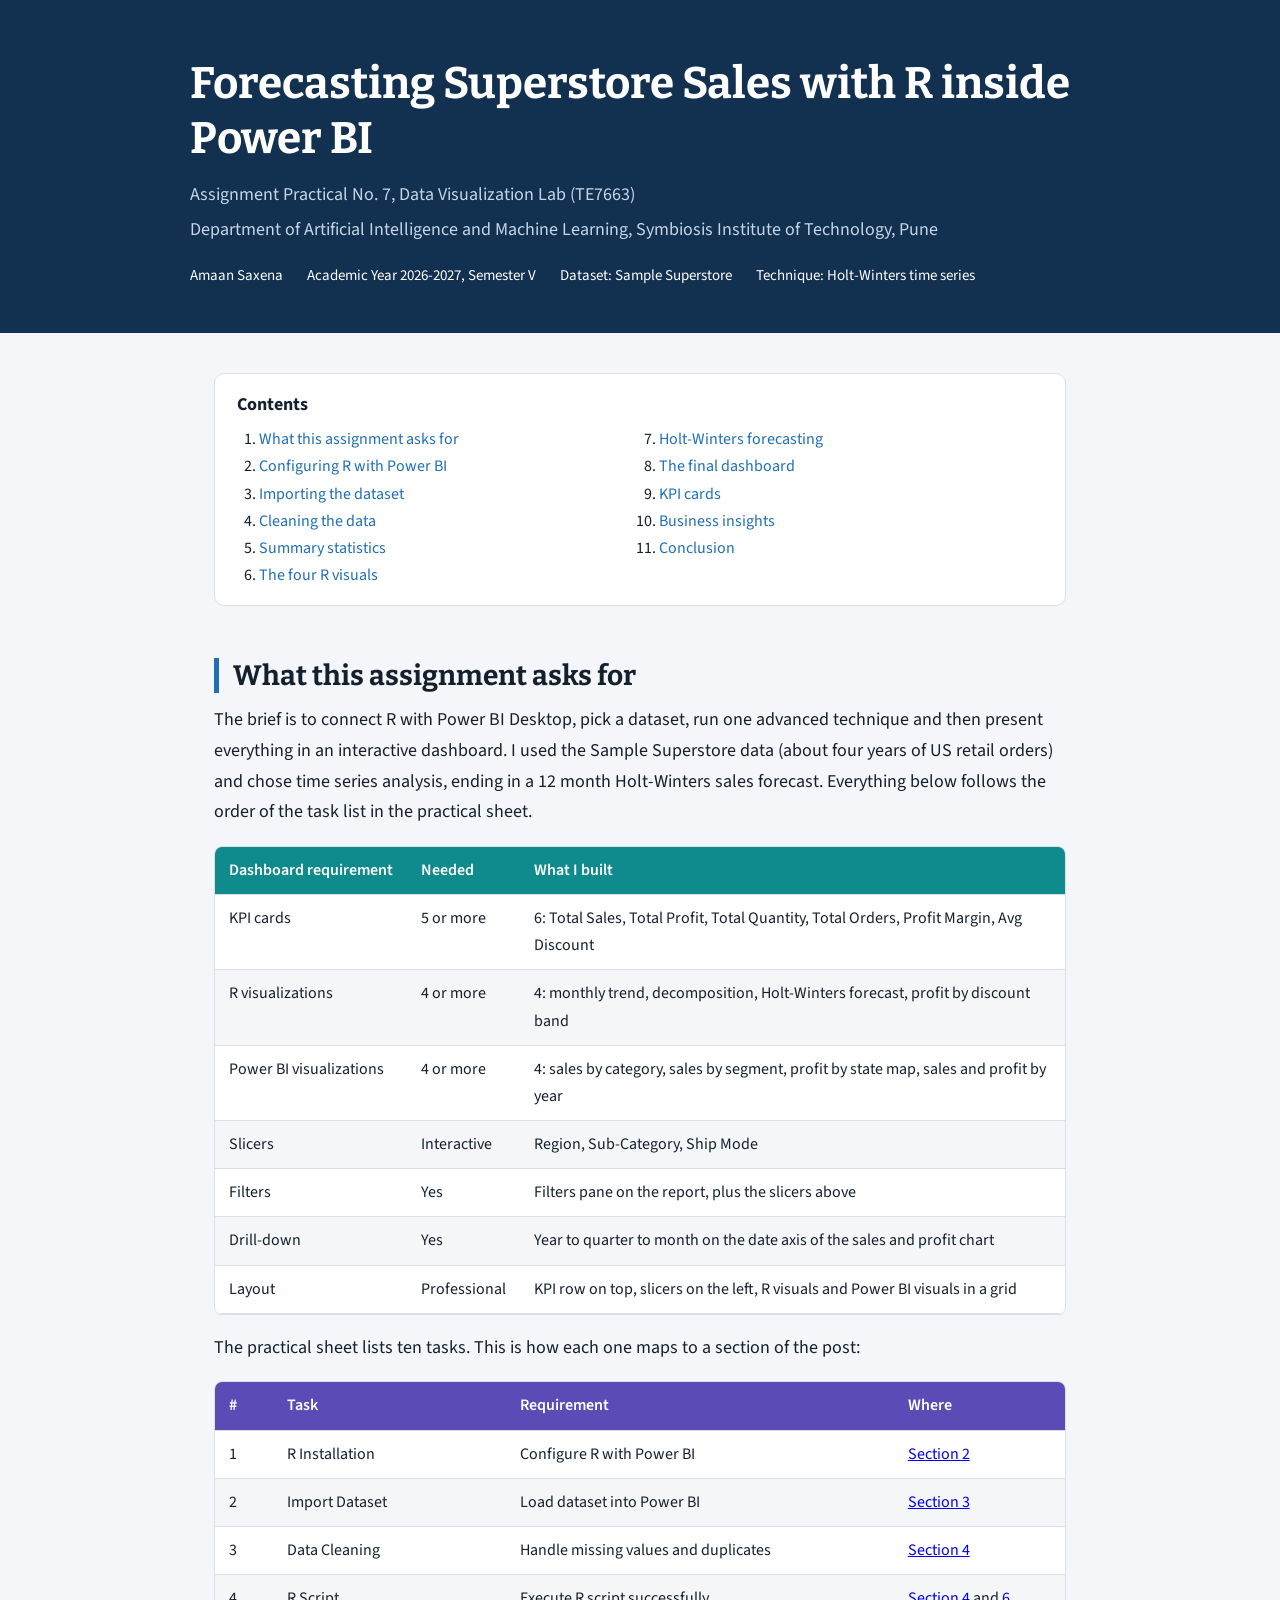
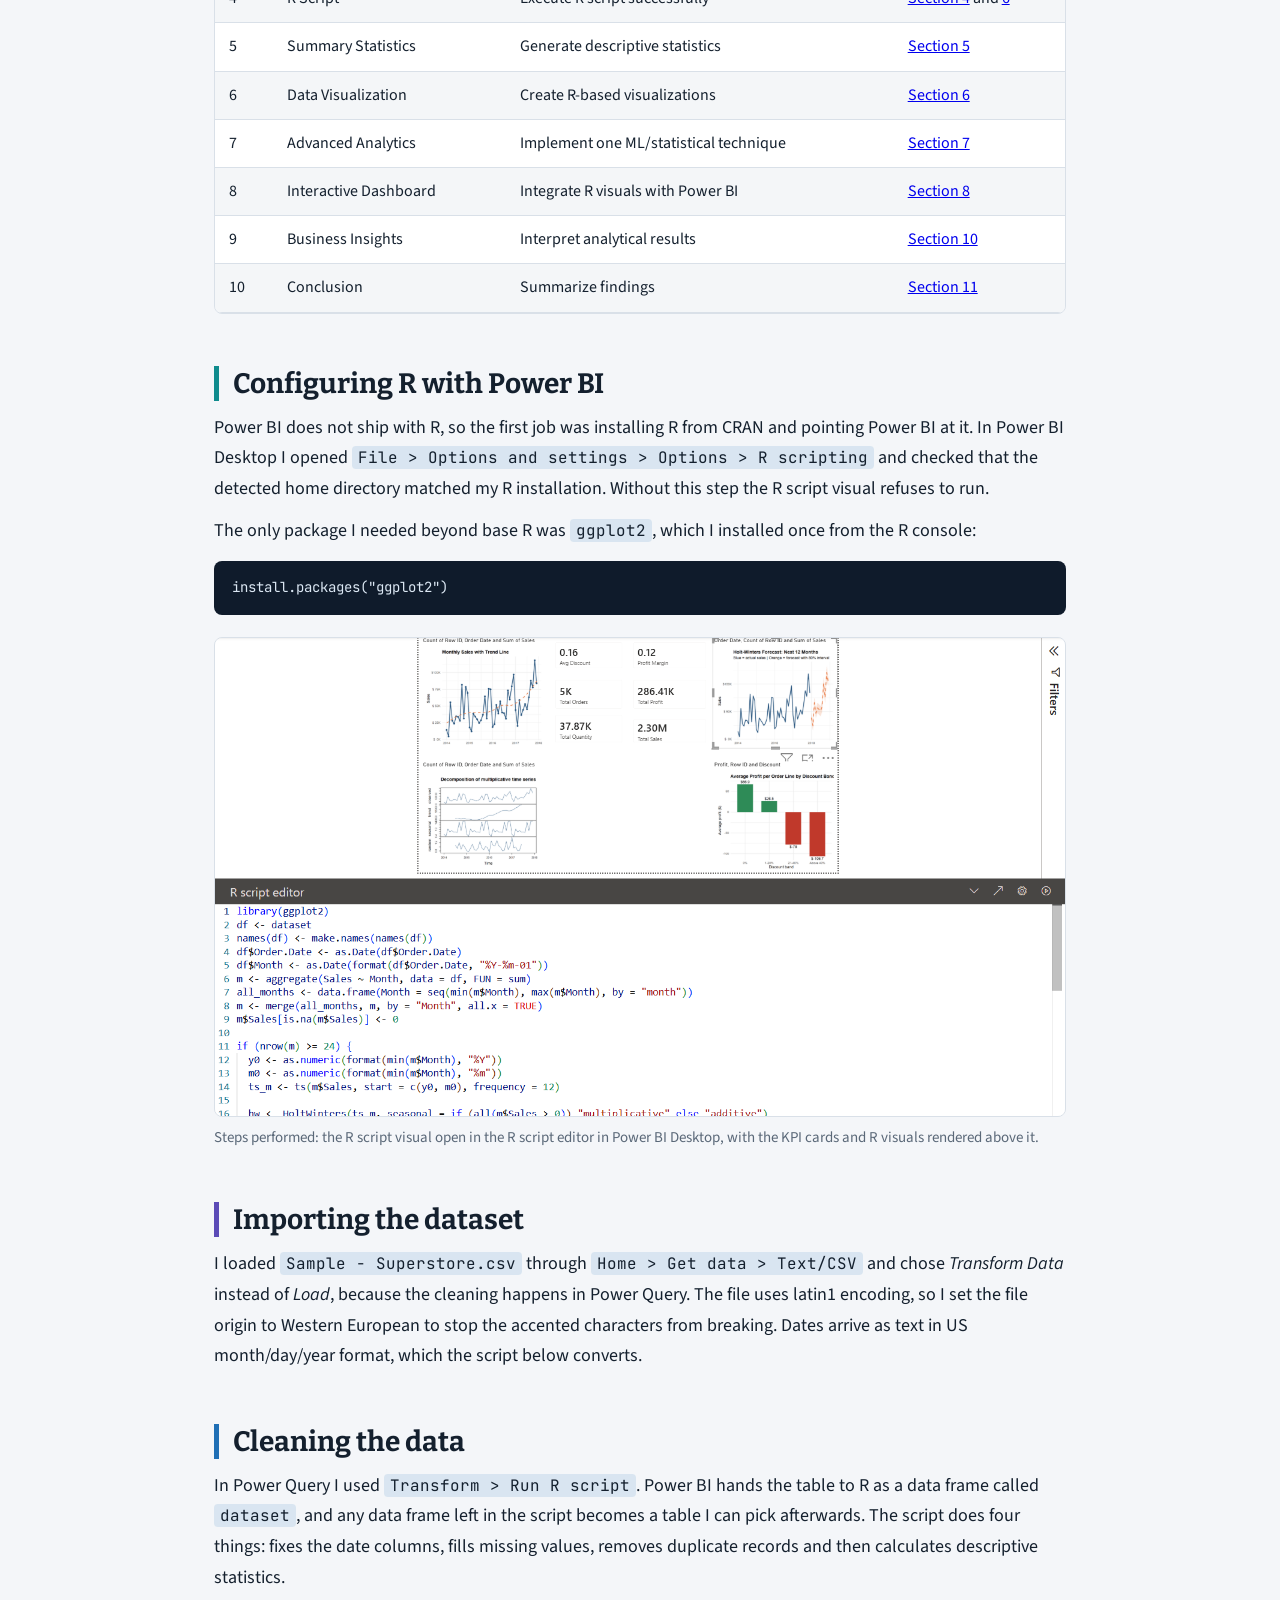
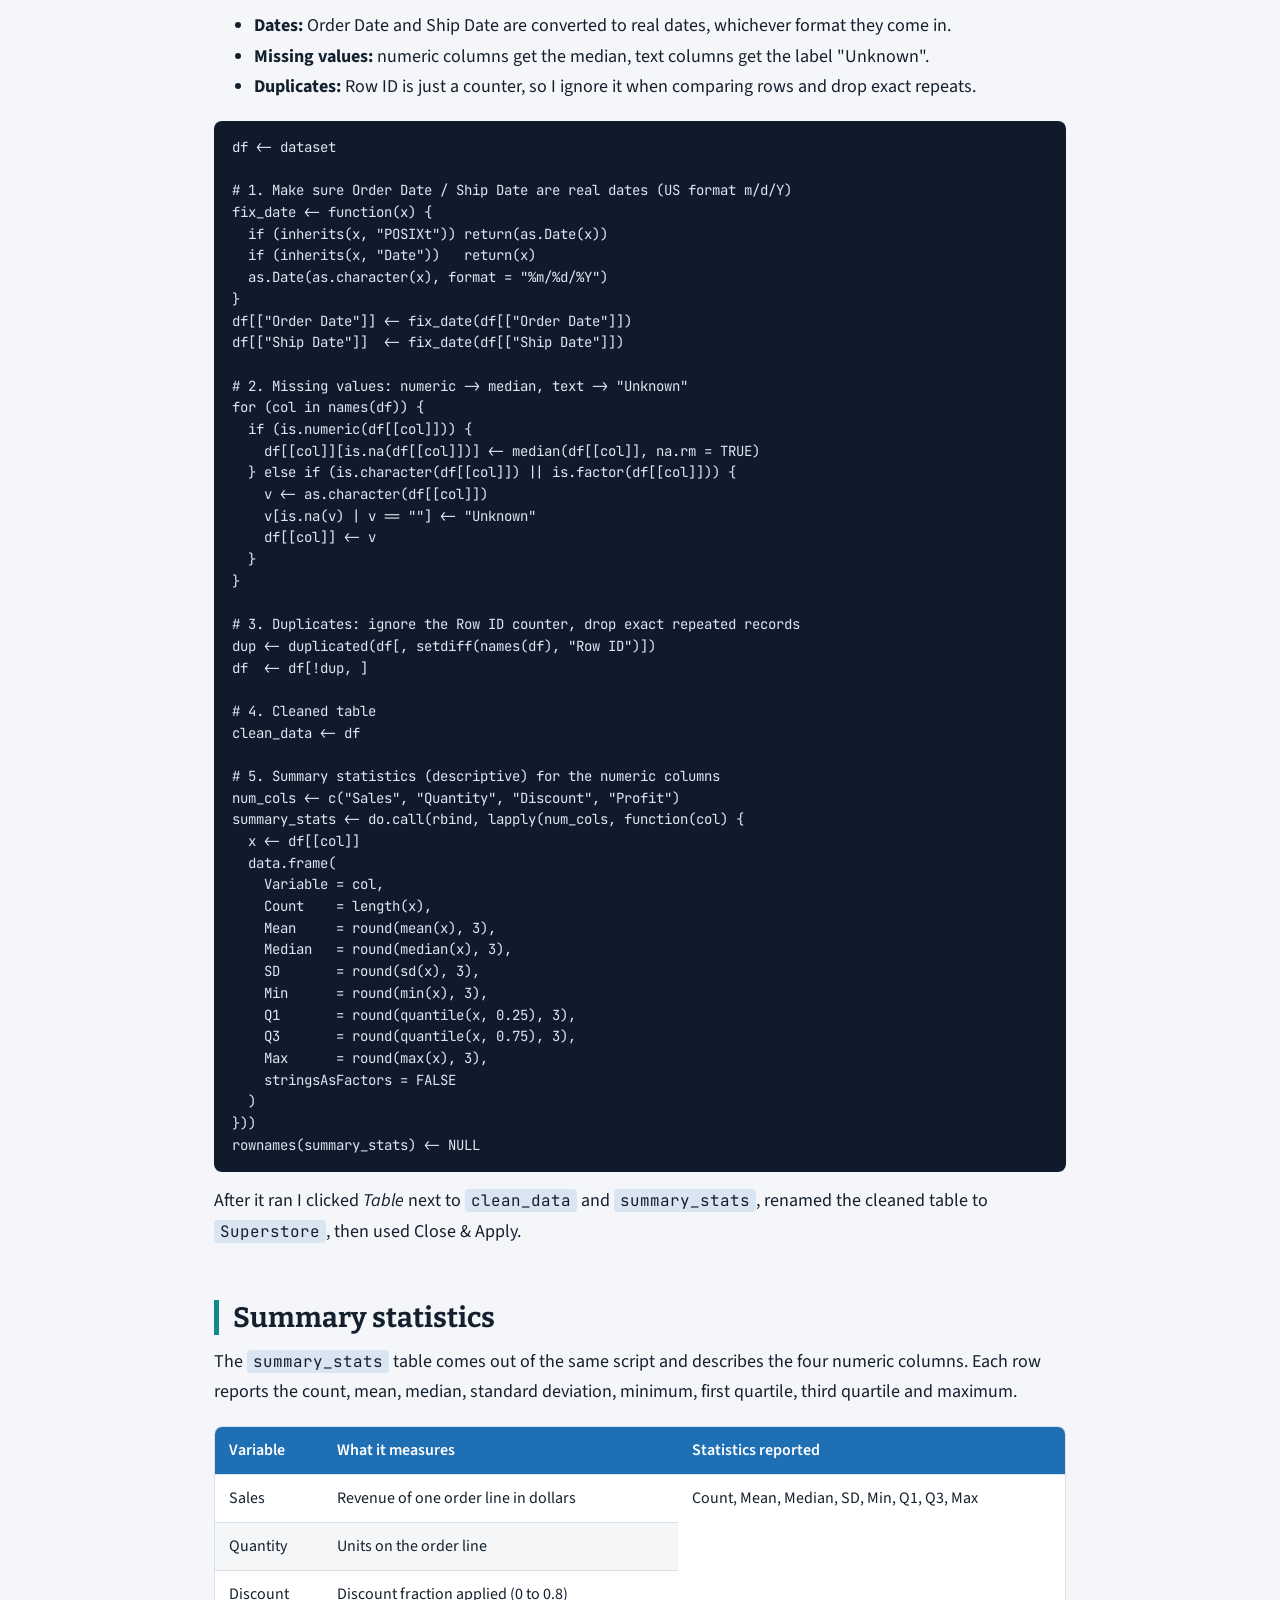
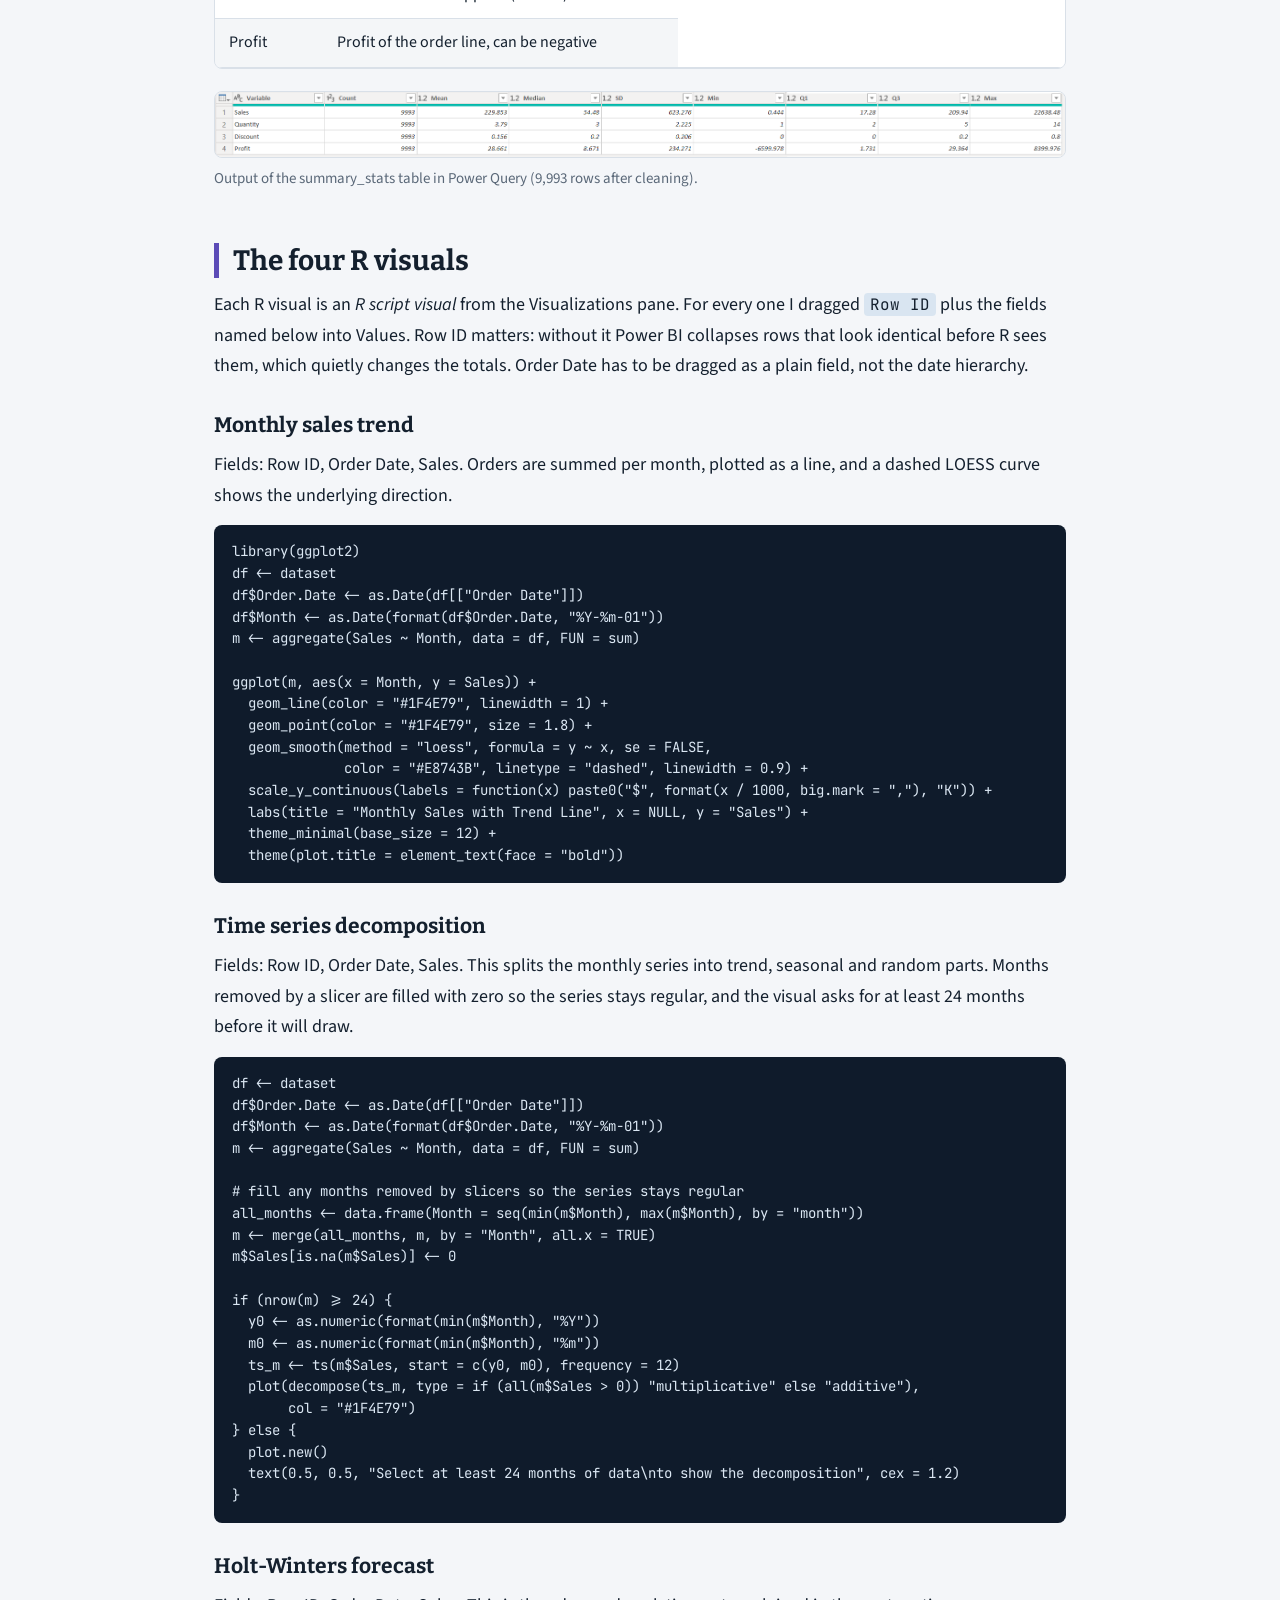
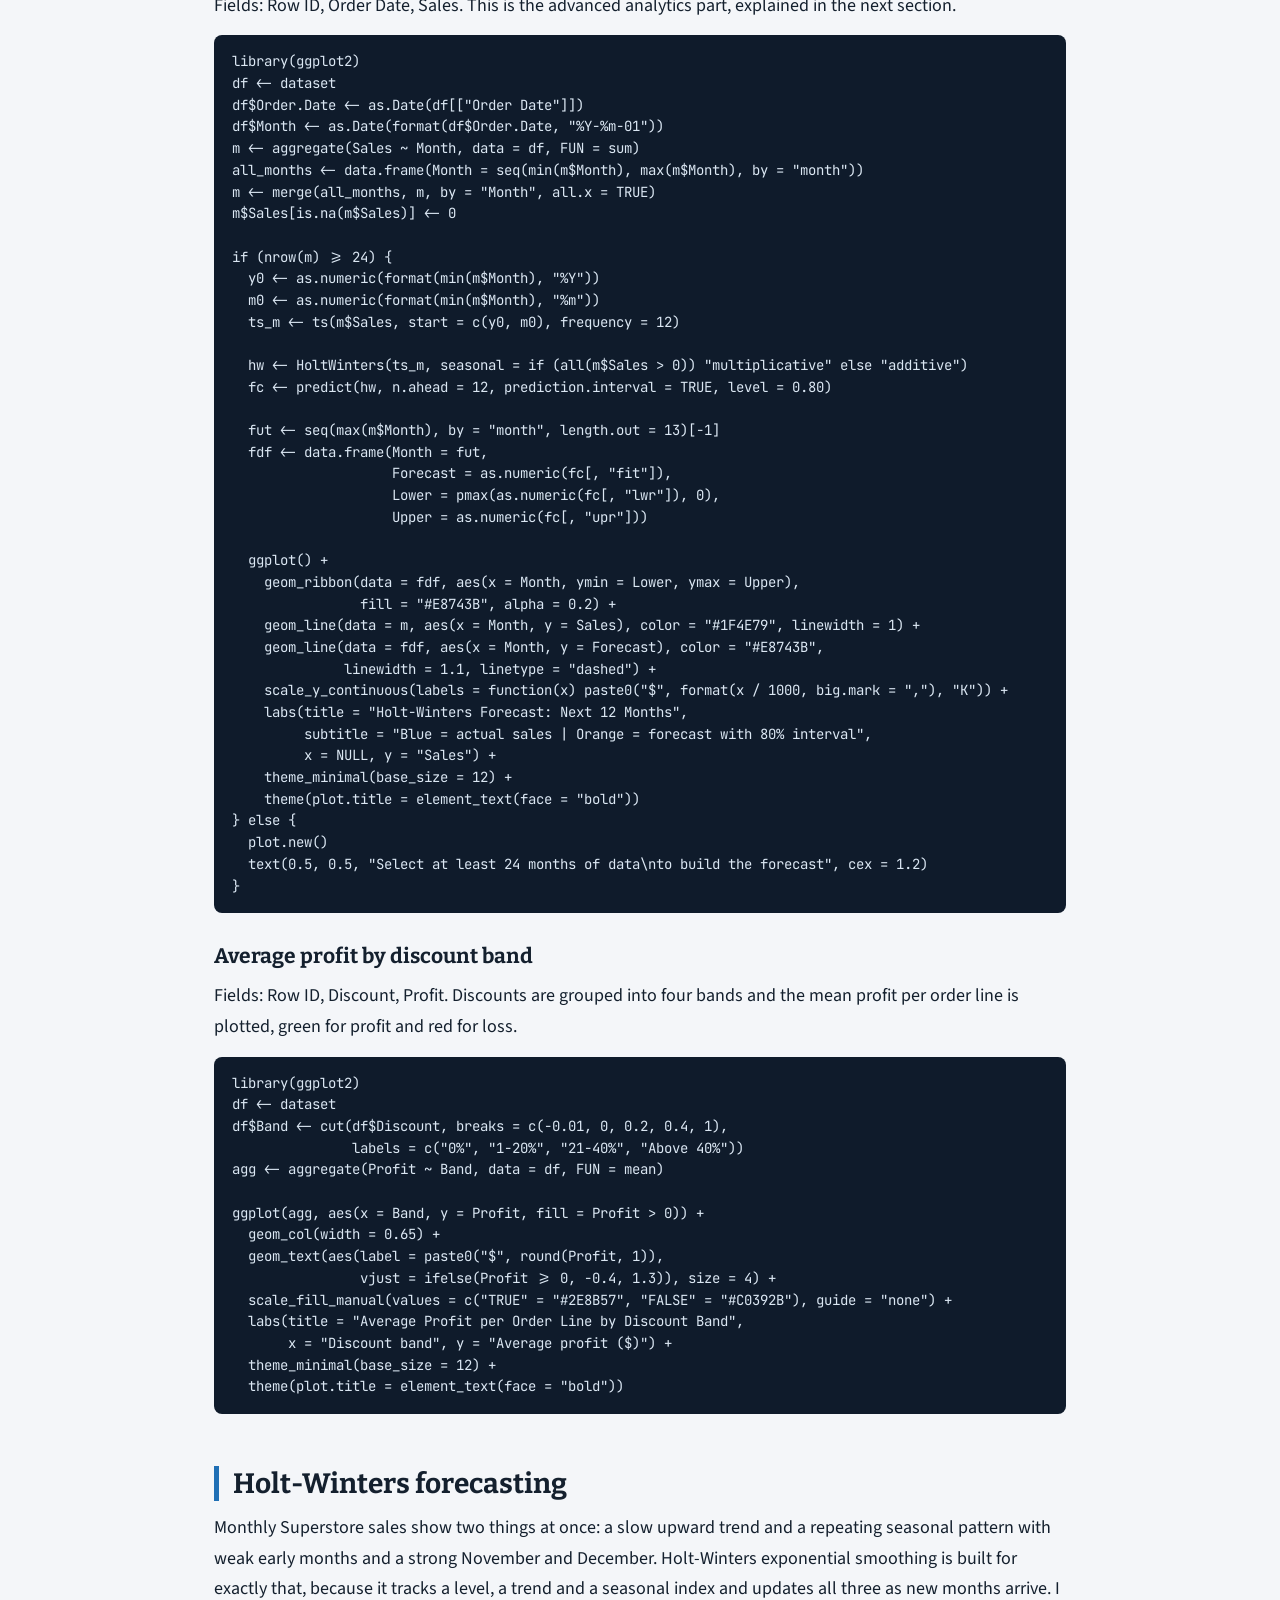
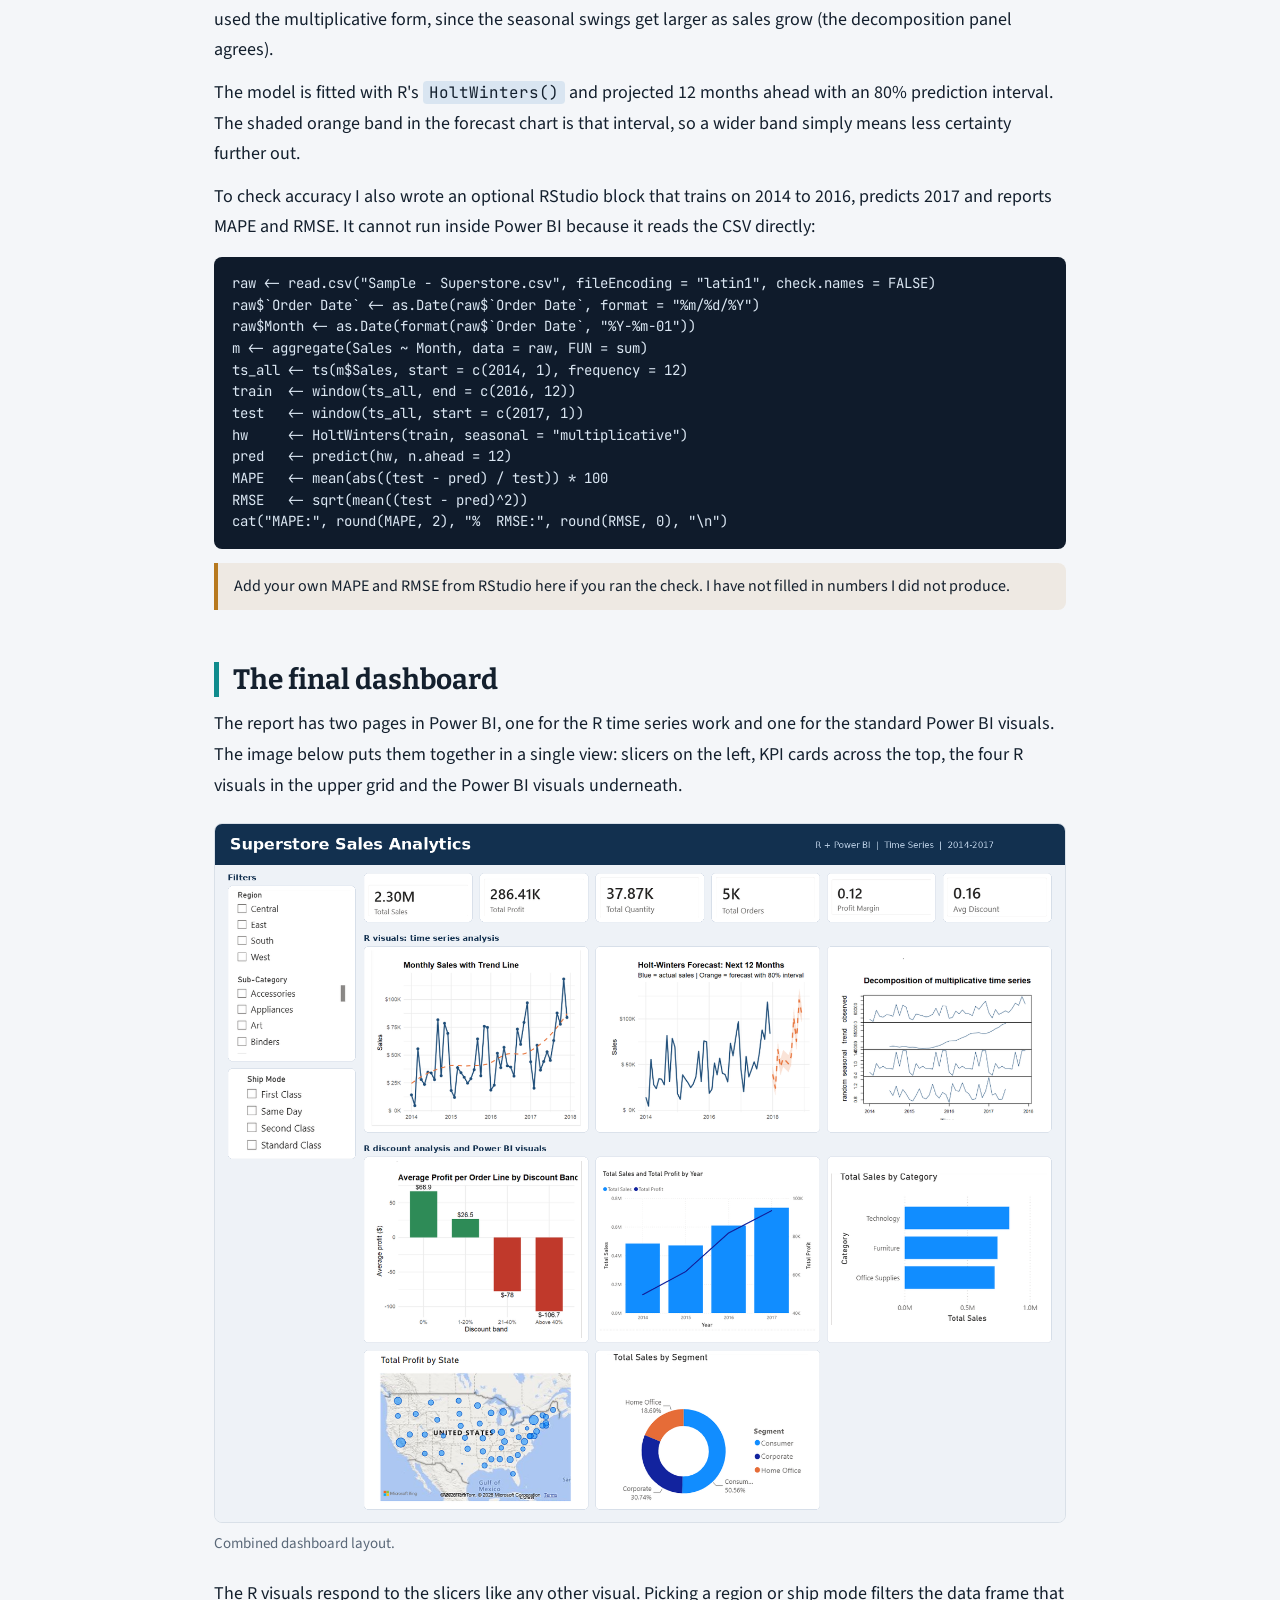
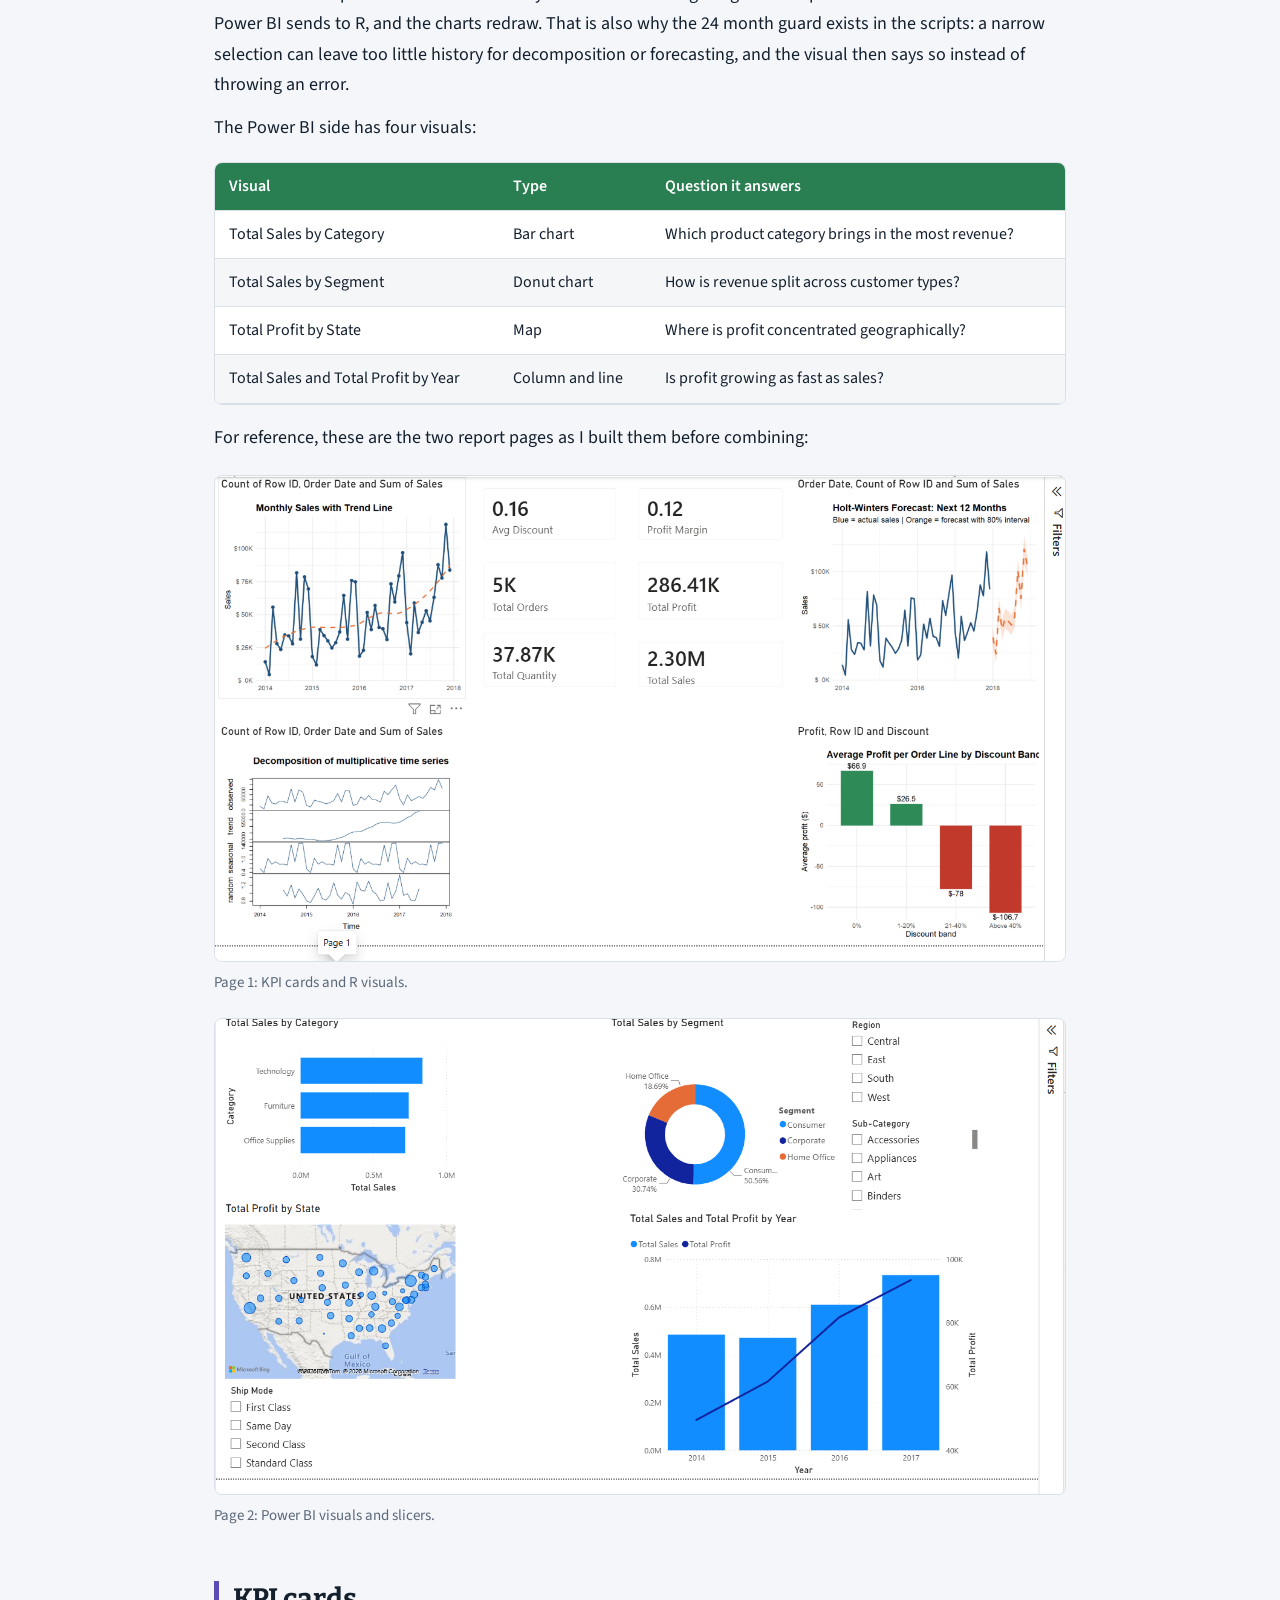
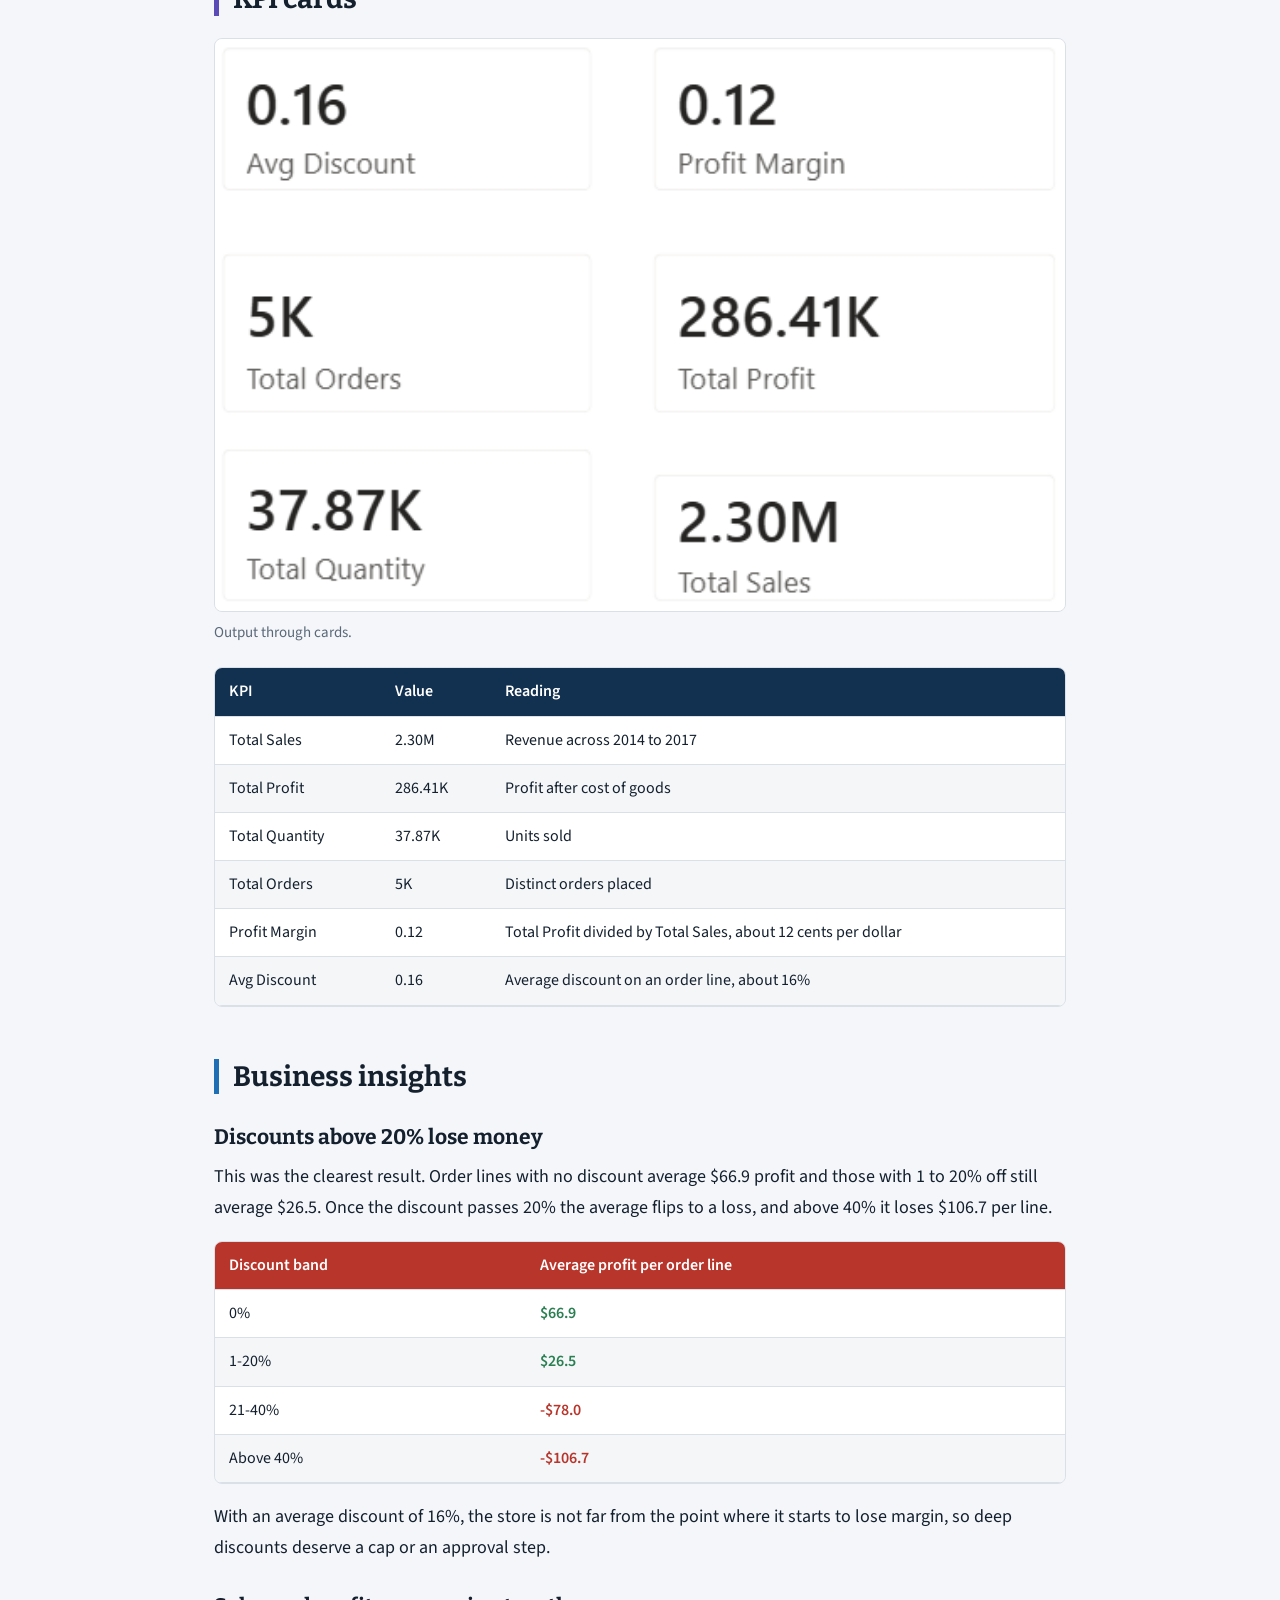
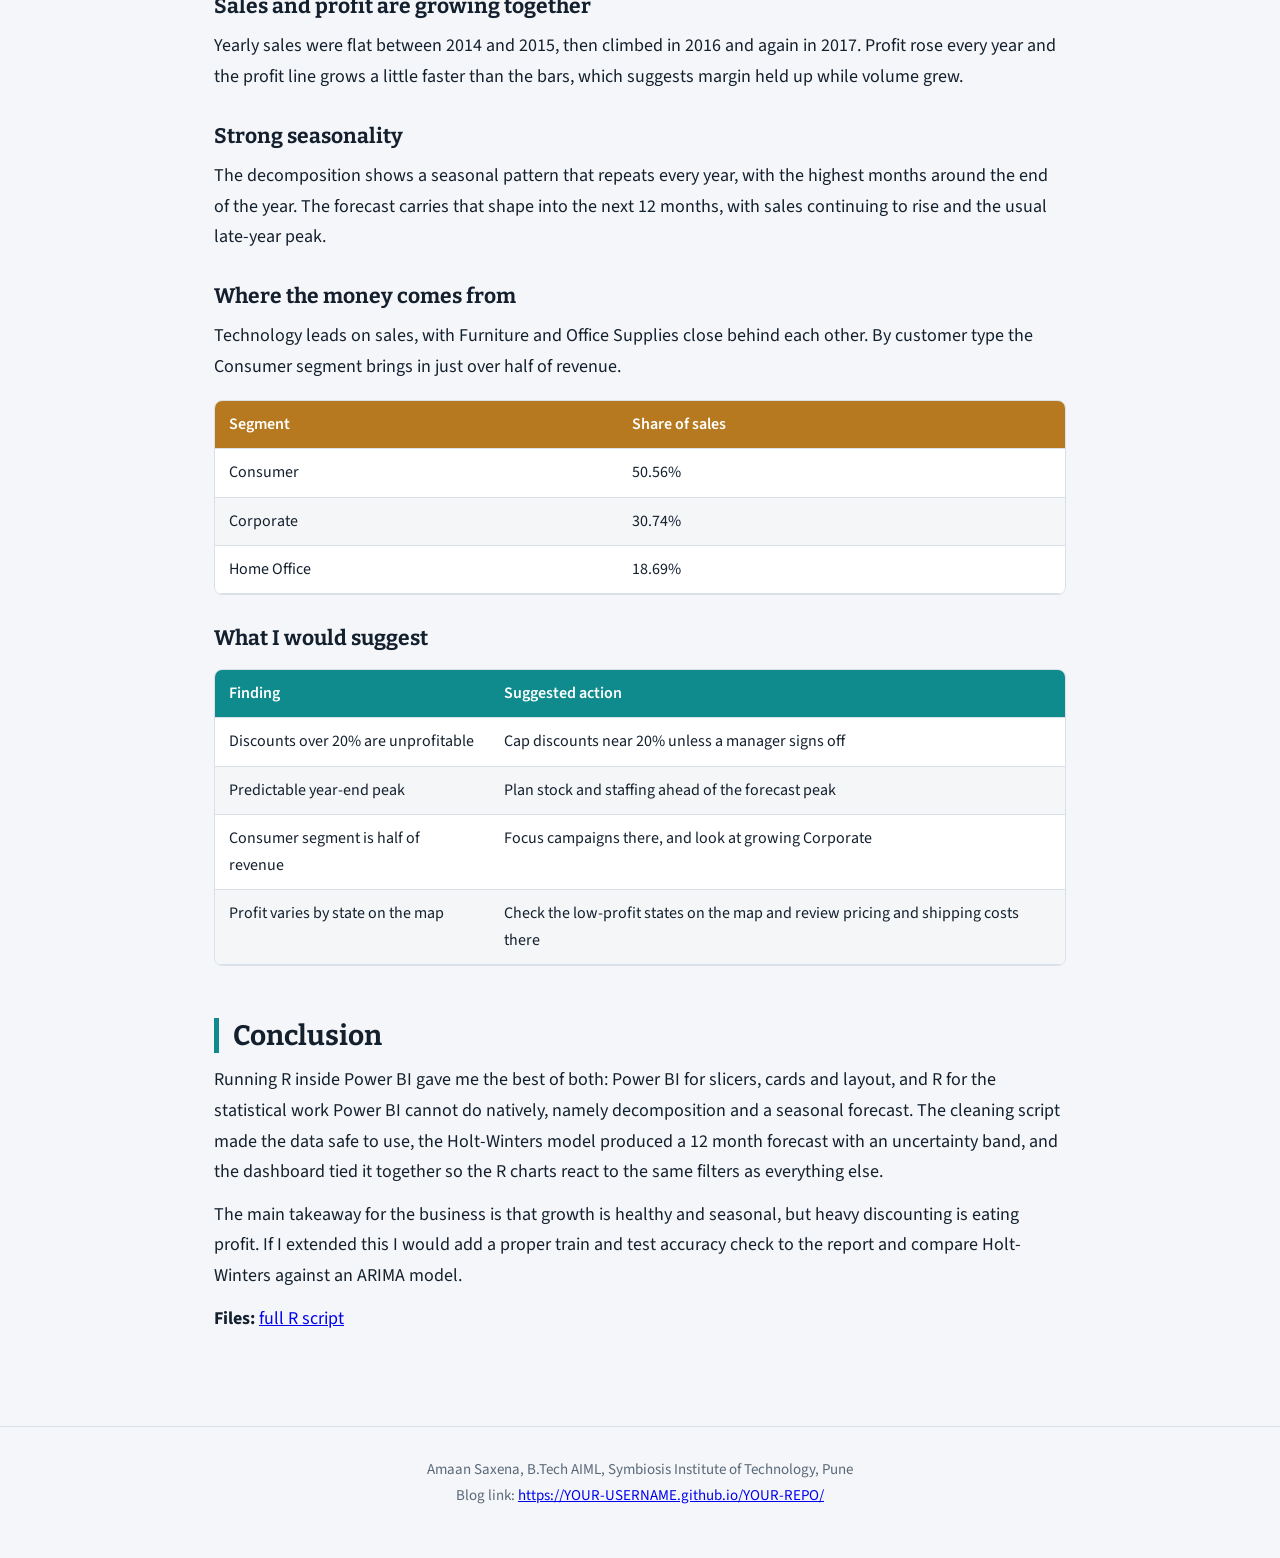
==== index.html @ 3dda636e "Add files via upload" ====
<!DOCTYPE html>
<html lang="en"><head><meta charset="utf-8">
<meta name="viewport" content="width=device-width,initial-scale=1">
<title>Superstore Sales Analytics with R and Power BI</title>
<meta name="description" content="Time series analysis and Holt-Winters forecasting on the Sample Superstore dataset, built with R scripts inside Power BI Desktop.">
<link rel="preconnect" href="https://fonts.googleapis.com"><link rel="preconnect" href="https://fonts.gstatic.com" crossorigin>
<link href="https://fonts.googleapis.com/css2?family=Bitter:wght@600;700&family=Source+Sans+3:wght@400;600&family=JetBrains+Mono&display=swap" rel="stylesheet">
<link rel="stylesheet" href="style.css">
</head><body>
<header class="top"><div class="in">
<h1>Forecasting Superstore Sales with R inside Power BI</h1>
<p>Assignment Practical No. 7, Data Visualization Lab (TE7663)</p>
<p>Department of Artificial Intelligence and Machine Learning, Symbiosis Institute of Technology, Pune</p>
<div class="meta"><span>Amaan Saxena</span><span>Academic Year 2026-2027, Semester V</span><span>Dataset: Sample Superstore</span><span>Technique: Holt-Winters time series</span></div>
</div></header>
<main>
<nav class="toc"><strong>Contents</strong><ol>
<li><a href="#intro">What this assignment asks for</a></li>
<li><a href="#setup">Configuring R with Power BI</a></li>
<li><a href="#import">Importing the dataset</a></li>
<li><a href="#cleaning">Cleaning the data</a></li>
<li><a href="#stats">Summary statistics</a></li>
<li><a href="#visuals">The four R visuals</a></li>
<li><a href="#model">Holt-Winters forecasting</a></li>
<li><a href="#dashboard">The final dashboard</a></li>
<li><a href="#kpis">KPI cards</a></li>
<li><a href="#insights">Business insights</a></li>
<li><a href="#conclusion">Conclusion</a></li>
</ol></nav>

<section id="intro">
<h2>What this assignment asks for</h2>
<p>The brief is to connect R with Power BI Desktop, pick a dataset, run one advanced technique and then present everything in an interactive dashboard. I used the Sample Superstore data (about four years of US retail orders) and chose time series analysis, ending in a 12 month Holt-Winters sales forecast. Everything below follows the order of the task list in the practical sheet.</p>
<div class="tablewrap t-teal"><table>
<thead><tr><th>Dashboard requirement</th><th>Needed</th><th>What I built</th></tr></thead>
<tbody>
<tr><td>KPI cards</td><td>5 or more</td><td>6: Total Sales, Total Profit, Total Quantity, Total Orders, Profit Margin, Avg Discount</td></tr>
<tr><td>R visualizations</td><td>4 or more</td><td>4: monthly trend, decomposition, Holt-Winters forecast, profit by discount band</td></tr>
<tr><td>Power BI visualizations</td><td>4 or more</td><td>4: sales by category, sales by segment, profit by state map, sales and profit by year</td></tr>
<tr><td>Slicers</td><td>Interactive</td><td>Region, Sub-Category, Ship Mode</td></tr>
<tr><td>Filters</td><td>Yes</td><td>Filters pane on the report, plus the slicers above</td></tr>
<tr><td>Drill-down</td><td>Yes</td><td>Year to quarter to month on the date axis of the sales and profit chart</td></tr>
<tr><td>Layout</td><td>Professional</td><td>KPI row on top, slicers on the left, R visuals and Power BI visuals in a grid</td></tr>
</tbody></table></div>
<p>The practical sheet lists ten tasks. This is how each one maps to a section of the post:</p>
<div class="tablewrap t-violet"><table>
<thead><tr><th>#</th><th>Task</th><th>Requirement</th><th>Where</th></tr></thead>
<tbody>
<tr><td>1</td><td>R Installation</td><td>Configure R with Power BI</td><td><a href="#setup">Section 2</a></td></tr>
<tr><td>2</td><td>Import Dataset</td><td>Load dataset into Power BI</td><td><a href="#import">Section 3</a></td></tr>
<tr><td>3</td><td>Data Cleaning</td><td>Handle missing values and duplicates</td><td><a href="#cleaning">Section 4</a></td></tr>
<tr><td>4</td><td>R Script</td><td>Execute R script successfully</td><td><a href="#cleaning">Section 4</a> and <a href="#visuals">6</a></td></tr>
<tr><td>5</td><td>Summary Statistics</td><td>Generate descriptive statistics</td><td><a href="#stats">Section 5</a></td></tr>
<tr><td>6</td><td>Data Visualization</td><td>Create R-based visualizations</td><td><a href="#visuals">Section 6</a></td></tr>
<tr><td>7</td><td>Advanced Analytics</td><td>Implement one ML/statistical technique</td><td><a href="#model">Section 7</a></td></tr>
<tr><td>8</td><td>Interactive Dashboard</td><td>Integrate R visuals with Power BI</td><td><a href="#dashboard">Section 8</a></td></tr>
<tr><td>9</td><td>Business Insights</td><td>Interpret analytical results</td><td><a href="#insights">Section 10</a></td></tr>
<tr><td>10</td><td>Conclusion</td><td>Summarize findings</td><td><a href="#conclusion">Section 11</a></td></tr>
</tbody></table></div>
</section>

<section id="setup">
<h2>Configuring R with Power BI</h2>
<p>Power BI does not ship with R, so the first job was installing R from CRAN and pointing Power BI at it. In Power BI Desktop I opened <code>File &gt; Options and settings &gt; Options &gt; R scripting</code> and checked that the detected home directory matched my R installation. Without this step the R script visual refuses to run.</p>
<p>The only package I needed beyond base R was <code>ggplot2</code>, which I installed once from the R console:</p>
<pre><code>install.packages("ggplot2")</code></pre>
<figure><img src="assets/steps-performed.png" alt="Power BI report with the R script editor open, showing the KPI cards, R visuals and the Holt-Winters script"><figcaption>Steps performed: the R script visual open in the R script editor in Power BI Desktop, with the KPI cards and R visuals rendered above it.</figcaption></figure>
</section>

<section id="import">
<h2>Importing the dataset</h2>
<p>I loaded <code>Sample - Superstore.csv</code> through <code>Home &gt; Get data &gt; Text/CSV</code> and chose <em>Transform Data</em> instead of <em>Load</em>, because the cleaning happens in Power Query. The file uses latin1 encoding, so I set the file origin to Western European to stop the accented characters from breaking. Dates arrive as text in US month/day/year format, which the script below converts.</p>
</section>

<section id="cleaning">
<h2>Cleaning the data</h2>
<p>In Power Query I used <code>Transform &gt; Run R script</code>. Power BI hands the table to R as a data frame called <code>dataset</code>, and any data frame left in the script becomes a table I can pick afterwards. The script does four things: fixes the date columns, fills missing values, removes duplicate records and then calculates descriptive statistics.</p>
<ul>
<li><strong>Dates:</strong> Order Date and Ship Date are converted to real dates, whichever format they come in.</li>
<li><strong>Missing values:</strong> numeric columns get the median, text columns get the label "Unknown".</li>
<li><strong>Duplicates:</strong> Row ID is just a counter, so I ignore it when comparing rows and drop exact repeats.</li>
</ul>
<pre><code>df &lt;- dataset

# 1. Make sure Order Date / Ship Date are real dates (US format m/d/Y)
fix_date &lt;- function(x) {
  if (inherits(x, &quot;POSIXt&quot;)) return(as.Date(x))
  if (inherits(x, &quot;Date&quot;))   return(x)
  as.Date(as.character(x), format = &quot;%m/%d/%Y&quot;)
}
df[[&quot;Order Date&quot;]] &lt;- fix_date(df[[&quot;Order Date&quot;]])
df[[&quot;Ship Date&quot;]]  &lt;- fix_date(df[[&quot;Ship Date&quot;]])

# 2. Missing values: numeric -&gt; median, text -&gt; &quot;Unknown&quot;
for (col in names(df)) {
  if (is.numeric(df[[col]])) {
    df[[col]][is.na(df[[col]])] &lt;- median(df[[col]], na.rm = TRUE)
  } else if (is.character(df[[col]]) || is.factor(df[[col]])) {
    v &lt;- as.character(df[[col]])
    v[is.na(v) | v == &quot;&quot;] &lt;- &quot;Unknown&quot;
    df[[col]] &lt;- v
  }
}

# 3. Duplicates: ignore the Row ID counter, drop exact repeated records
dup &lt;- duplicated(df[, setdiff(names(df), &quot;Row ID&quot;)])
df  &lt;- df[!dup, ]

# 4. Cleaned table
clean_data &lt;- df

# 5. Summary statistics (descriptive) for the numeric columns
num_cols &lt;- c(&quot;Sales&quot;, &quot;Quantity&quot;, &quot;Discount&quot;, &quot;Profit&quot;)
summary_stats &lt;- do.call(rbind, lapply(num_cols, function(col) {
  x &lt;- df[[col]]
  data.frame(
    Variable = col,
    Count    = length(x),
    Mean     = round(mean(x), 3),
    Median   = round(median(x), 3),
    SD       = round(sd(x), 3),
    Min      = round(min(x), 3),
    Q1       = round(quantile(x, 0.25), 3),
    Q3       = round(quantile(x, 0.75), 3),
    Max      = round(max(x), 3),
    stringsAsFactors = FALSE
  )
}))
rownames(summary_stats) &lt;- NULL</code></pre>
<p>After it ran I clicked <em>Table</em> next to <code>clean_data</code> and <code>summary_stats</code>, renamed the cleaned table to <code>Superstore</code>, then used Close &amp; Apply.</p>
</section>

<section id="stats">
<h2>Summary statistics</h2>
<p>The <code>summary_stats</code> table comes out of the same script and describes the four numeric columns. Each row reports the count, mean, median, standard deviation, minimum, first quartile, third quartile and maximum.</p>
<div class="tablewrap t-blue"><table>
<thead><tr><th>Variable</th><th>What it measures</th><th>Statistics reported</th></tr></thead>
<tbody>
<tr><td>Sales</td><td>Revenue of one order line in dollars</td><td rowspan="4">Count, Mean, Median, SD, Min, Q1, Q3, Max</td></tr>
<tr><td>Quantity</td><td>Units on the order line</td></tr>
<tr><td>Discount</td><td>Discount fraction applied (0 to 0.8)</td></tr>
<tr><td>Profit</td><td>Profit of the order line, can be negative</td></tr>
</tbody></table></div>
<figure><img src="assets/summary-stats.png" alt="Output of the summary_stats table in Power Query"><figcaption>Output of the summary_stats table in Power Query (9,993 rows after cleaning).</figcaption></figure>
</section>

<section id="visuals">
<h2>The four R visuals</h2>
<p>Each R visual is an <em>R script visual</em> from the Visualizations pane. For every one I dragged <code>Row ID</code> plus the fields named below into Values. Row ID matters: without it Power BI collapses rows that look identical before R sees them, which quietly changes the totals. Order Date has to be dragged as a plain field, not the date hierarchy.</p>

<h3>Monthly sales trend</h3>
<p>Fields: Row ID, Order Date, Sales. Orders are summed per month, plotted as a line, and a dashed LOESS curve shows the underlying direction.</p>
<pre><code>library(ggplot2)
df &lt;- dataset
df$Order.Date &lt;- as.Date(df[[&quot;Order Date&quot;]])
df$Month &lt;- as.Date(format(df$Order.Date, &quot;%Y-%m-01&quot;))
m &lt;- aggregate(Sales ~ Month, data = df, FUN = sum)

ggplot(m, aes(x = Month, y = Sales)) +
  geom_line(color = &quot;#1F4E79&quot;, linewidth = 1) +
  geom_point(color = &quot;#1F4E79&quot;, size = 1.8) +
  geom_smooth(method = &quot;loess&quot;, formula = y ~ x, se = FALSE,
              color = &quot;#E8743B&quot;, linetype = &quot;dashed&quot;, linewidth = 0.9) +
  scale_y_continuous(labels = function(x) paste0(&quot;$&quot;, format(x / 1000, big.mark = &quot;,&quot;), &quot;K&quot;)) +
  labs(title = &quot;Monthly Sales with Trend Line&quot;, x = NULL, y = &quot;Sales&quot;) +
  theme_minimal(base_size = 12) +
  theme(plot.title = element_text(face = &quot;bold&quot;))</code></pre>

<h3>Time series decomposition</h3>
<p>Fields: Row ID, Order Date, Sales. This splits the monthly series into trend, seasonal and random parts. Months removed by a slicer are filled with zero so the series stays regular, and the visual asks for at least 24 months before it will draw.</p>
<pre><code>df &lt;- dataset
df$Order.Date &lt;- as.Date(df[[&quot;Order Date&quot;]])
df$Month &lt;- as.Date(format(df$Order.Date, &quot;%Y-%m-01&quot;))
m &lt;- aggregate(Sales ~ Month, data = df, FUN = sum)

# fill any months removed by slicers so the series stays regular
all_months &lt;- data.frame(Month = seq(min(m$Month), max(m$Month), by = &quot;month&quot;))
m &lt;- merge(all_months, m, by = &quot;Month&quot;, all.x = TRUE)
m$Sales[is.na(m$Sales)] &lt;- 0

if (nrow(m) &gt;= 24) {
  y0 &lt;- as.numeric(format(min(m$Month), &quot;%Y&quot;))
  m0 &lt;- as.numeric(format(min(m$Month), &quot;%m&quot;))
  ts_m &lt;- ts(m$Sales, start = c(y0, m0), frequency = 12)
  plot(decompose(ts_m, type = if (all(m$Sales &gt; 0)) &quot;multiplicative&quot; else &quot;additive&quot;),
       col = &quot;#1F4E79&quot;)
} else {
  plot.new()
  text(0.5, 0.5, &quot;Select at least 24 months of data\nto show the decomposition&quot;, cex = 1.2)
}</code></pre>

<h3>Holt-Winters forecast</h3>
<p>Fields: Row ID, Order Date, Sales. This is the advanced analytics part, explained in the next section.</p>
<pre><code>library(ggplot2)
df &lt;- dataset
df$Order.Date &lt;- as.Date(df[[&quot;Order Date&quot;]])
df$Month &lt;- as.Date(format(df$Order.Date, &quot;%Y-%m-01&quot;))
m &lt;- aggregate(Sales ~ Month, data = df, FUN = sum)
all_months &lt;- data.frame(Month = seq(min(m$Month), max(m$Month), by = &quot;month&quot;))
m &lt;- merge(all_months, m, by = &quot;Month&quot;, all.x = TRUE)
m$Sales[is.na(m$Sales)] &lt;- 0

if (nrow(m) &gt;= 24) {
  y0 &lt;- as.numeric(format(min(m$Month), &quot;%Y&quot;))
  m0 &lt;- as.numeric(format(min(m$Month), &quot;%m&quot;))
  ts_m &lt;- ts(m$Sales, start = c(y0, m0), frequency = 12)

  hw &lt;- HoltWinters(ts_m, seasonal = if (all(m$Sales &gt; 0)) &quot;multiplicative&quot; else &quot;additive&quot;)
  fc &lt;- predict(hw, n.ahead = 12, prediction.interval = TRUE, level = 0.80)

  fut &lt;- seq(max(m$Month), by = &quot;month&quot;, length.out = 13)[-1]
  fdf &lt;- data.frame(Month = fut,
                    Forecast = as.numeric(fc[, &quot;fit&quot;]),
                    Lower = pmax(as.numeric(fc[, &quot;lwr&quot;]), 0),
                    Upper = as.numeric(fc[, &quot;upr&quot;]))

  ggplot() +
    geom_ribbon(data = fdf, aes(x = Month, ymin = Lower, ymax = Upper),
                fill = &quot;#E8743B&quot;, alpha = 0.2) +
    geom_line(data = m, aes(x = Month, y = Sales), color = &quot;#1F4E79&quot;, linewidth = 1) +
    geom_line(data = fdf, aes(x = Month, y = Forecast), color = &quot;#E8743B&quot;,
              linewidth = 1.1, linetype = &quot;dashed&quot;) +
    scale_y_continuous(labels = function(x) paste0(&quot;$&quot;, format(x / 1000, big.mark = &quot;,&quot;), &quot;K&quot;)) +
    labs(title = &quot;Holt-Winters Forecast: Next 12 Months&quot;,
         subtitle = &quot;Blue = actual sales | Orange = forecast with 80% interval&quot;,
         x = NULL, y = &quot;Sales&quot;) +
    theme_minimal(base_size = 12) +
    theme(plot.title = element_text(face = &quot;bold&quot;))
} else {
  plot.new()
  text(0.5, 0.5, &quot;Select at least 24 months of data\nto build the forecast&quot;, cex = 1.2)
}</code></pre>

<h3>Average profit by discount band</h3>
<p>Fields: Row ID, Discount, Profit. Discounts are grouped into four bands and the mean profit per order line is plotted, green for profit and red for loss.</p>
<pre><code>library(ggplot2)
df &lt;- dataset
df$Band &lt;- cut(df$Discount, breaks = c(-0.01, 0, 0.2, 0.4, 1),
               labels = c(&quot;0%&quot;, &quot;1-20%&quot;, &quot;21-40%&quot;, &quot;Above 40%&quot;))
agg &lt;- aggregate(Profit ~ Band, data = df, FUN = mean)

ggplot(agg, aes(x = Band, y = Profit, fill = Profit &gt; 0)) +
  geom_col(width = 0.65) +
  geom_text(aes(label = paste0(&quot;$&quot;, round(Profit, 1)),
                vjust = ifelse(Profit &gt;= 0, -0.4, 1.3)), size = 4) +
  scale_fill_manual(values = c(&quot;TRUE&quot; = &quot;#2E8B57&quot;, &quot;FALSE&quot; = &quot;#C0392B&quot;), guide = &quot;none&quot;) +
  labs(title = &quot;Average Profit per Order Line by Discount Band&quot;,
       x = &quot;Discount band&quot;, y = &quot;Average profit ($)&quot;) +
  theme_minimal(base_size = 12) +
  theme(plot.title = element_text(face = &quot;bold&quot;))</code></pre>
</section>

<section id="model">
<h2>Holt-Winters forecasting</h2>
<p>Monthly Superstore sales show two things at once: a slow upward trend and a repeating seasonal pattern with weak early months and a strong November and December. Holt-Winters exponential smoothing is built for exactly that, because it tracks a level, a trend and a seasonal index and updates all three as new months arrive. I used the multiplicative form, since the seasonal swings get larger as sales grow (the decomposition panel agrees).</p>
<p>The model is fitted with R's <code>HoltWinters()</code> and projected 12 months ahead with an 80% prediction interval. The shaded orange band in the forecast chart is that interval, so a wider band simply means less certainty further out.</p>
<p>To check accuracy I also wrote an optional RStudio block that trains on 2014 to 2016, predicts 2017 and reports MAPE and RMSE. It cannot run inside Power BI because it reads the CSV directly:</p>
<pre><code>raw &lt;- read.csv(&quot;Sample - Superstore.csv&quot;, fileEncoding = &quot;latin1&quot;, check.names = FALSE)
raw$`Order Date` &lt;- as.Date(raw$`Order Date`, format = &quot;%m/%d/%Y&quot;)
raw$Month &lt;- as.Date(format(raw$`Order Date`, &quot;%Y-%m-01&quot;))
m &lt;- aggregate(Sales ~ Month, data = raw, FUN = sum)
ts_all &lt;- ts(m$Sales, start = c(2014, 1), frequency = 12)
train  &lt;- window(ts_all, end = c(2016, 12))
test   &lt;- window(ts_all, start = c(2017, 1))
hw     &lt;- HoltWinters(train, seasonal = &quot;multiplicative&quot;)
pred   &lt;- predict(hw, n.ahead = 12)
MAPE   &lt;- mean(abs((test - pred) / test)) * 100
RMSE   &lt;- sqrt(mean((test - pred)^2))
cat(&quot;MAPE:&quot;, round(MAPE, 2), &quot;%  RMSE:&quot;, round(RMSE, 0), &quot;\n&quot;)</code></pre>
<p class="note">Add your own MAPE and RMSE from RStudio here if you ran the check. I have not filled in numbers I did not produce.</p>
</section>

<section id="dashboard">
<h2>The final dashboard</h2>
<p>The report has two pages in Power BI, one for the R time series work and one for the standard Power BI visuals. The image below puts them together in a single view: slicers on the left, KPI cards across the top, the four R visuals in the upper grid and the Power BI visuals underneath.</p>
<figure><img src="assets/dashboard-final.png" alt="Combined Superstore dashboard with KPI cards, slicers, R visuals and Power BI visuals"><figcaption>Combined dashboard layout.</figcaption></figure>
<p>The R visuals respond to the slicers like any other visual. Picking a region or ship mode filters the data frame that Power BI sends to R, and the charts redraw. That is also why the 24 month guard exists in the scripts: a narrow selection can leave too little history for decomposition or forecasting, and the visual then says so instead of throwing an error.</p>
<p>The Power BI side has four visuals:</p>
<div class="tablewrap t-green"><table>
<thead><tr><th>Visual</th><th>Type</th><th>Question it answers</th></tr></thead>
<tbody>
<tr><td>Total Sales by Category</td><td>Bar chart</td><td>Which product category brings in the most revenue?</td></tr>
<tr><td>Total Sales by Segment</td><td>Donut chart</td><td>How is revenue split across customer types?</td></tr>
<tr><td>Total Profit by State</td><td>Map</td><td>Where is profit concentrated geographically?</td></tr>
<tr><td>Total Sales and Total Profit by Year</td><td>Column and line</td><td>Is profit growing as fast as sales?</td></tr>
</tbody></table></div>
<p>For reference, these are the two report pages as I built them before combining:</p>
<figure><img src="assets/dashboard-page1.png" alt="Dashboard page 1 with KPI cards and R visuals"><figcaption>Page 1: KPI cards and R visuals.</figcaption></figure>
<figure><img src="assets/dashboard-page2.png" alt="Dashboard page 2 with Power BI visuals and slicers"><figcaption>Page 2: Power BI visuals and slicers.</figcaption></figure>
</section>

<section id="kpis">
<h2>KPI cards</h2>
<figure><img src="assets/kpi-cards.png" alt="Six KPI cards from the dashboard"><figcaption>Output through cards.</figcaption></figure>
<div class="tablewrap t-navy"><table>
<thead><tr><th>KPI</th><th>Value</th><th>Reading</th></tr></thead>
<tbody>
<tr><td>Total Sales</td><td>2.30M</td><td>Revenue across 2014 to 2017</td></tr>
<tr><td>Total Profit</td><td>286.41K</td><td>Profit after cost of goods</td></tr>
<tr><td>Total Quantity</td><td>37.87K</td><td>Units sold</td></tr>
<tr><td>Total Orders</td><td>5K</td><td>Distinct orders placed</td></tr>
<tr><td>Profit Margin</td><td>0.12</td><td>Total Profit divided by Total Sales, about 12 cents per dollar</td></tr>
<tr><td>Avg Discount</td><td>0.16</td><td>Average discount on an order line, about 16%</td></tr>
</tbody></table></div>
</section>

<section id="insights">
<h2>Business insights</h2>
<h3>Discounts above 20% lose money</h3>
<p>This was the clearest result. Order lines with no discount average $66.9 profit and those with 1 to 20% off still average $26.5. Once the discount passes 20% the average flips to a loss, and above 40% it loses $106.7 per line.</p>
<div class="tablewrap t-red"><table>
<thead><tr><th>Discount band</th><th>Average profit per order line</th></tr></thead>
<tbody>
<tr><td>0%</td><td class="pos">$66.9</td></tr>
<tr><td>1-20%</td><td class="pos">$26.5</td></tr>
<tr><td>21-40%</td><td class="neg">-$78.0</td></tr>
<tr><td>Above 40%</td><td class="neg">-$106.7</td></tr>
</tbody></table></div>
<p>With an average discount of 16%, the store is not far from the point where it starts to lose margin, so deep discounts deserve a cap or an approval step.</p>
<h3>Sales and profit are growing together</h3>
<p>Yearly sales were flat between 2014 and 2015, then climbed in 2016 and again in 2017. Profit rose every year and the profit line grows a little faster than the bars, which suggests margin held up while volume grew.</p>
<h3>Strong seasonality</h3>
<p>The decomposition shows a seasonal pattern that repeats every year, with the highest months around the end of the year. The forecast carries that shape into the next 12 months, with sales continuing to rise and the usual late-year peak.</p>
<h3>Where the money comes from</h3>
<p>Technology leads on sales, with Furniture and Office Supplies close behind each other. By customer type the Consumer segment brings in just over half of revenue.</p>
<div class="tablewrap t-amber"><table>
<thead><tr><th>Segment</th><th>Share of sales</th></tr></thead>
<tbody>
<tr><td>Consumer</td><td>50.56%</td></tr>
<tr><td>Corporate</td><td>30.74%</td></tr>
<tr><td>Home Office</td><td>18.69%</td></tr>
</tbody></table></div>
<h3>What I would suggest</h3>
<div class="tablewrap t-teal"><table>
<thead><tr><th>Finding</th><th>Suggested action</th></tr></thead>
<tbody>
<tr><td>Discounts over 20% are unprofitable</td><td>Cap discounts near 20% unless a manager signs off</td></tr>
<tr><td>Predictable year-end peak</td><td>Plan stock and staffing ahead of the forecast peak</td></tr>
<tr><td>Consumer segment is half of revenue</td><td>Focus campaigns there, and look at growing Corporate</td></tr>
<tr><td>Profit varies by state on the map</td><td>Check the low-profit states on the map and review pricing and shipping costs there</td></tr>
</tbody></table></div>
</section>

<section id="conclusion">
<h2>Conclusion</h2>
<p>Running R inside Power BI gave me the best of both: Power BI for slicers, cards and layout, and R for the statistical work Power BI cannot do natively, namely decomposition and a seasonal forecast. The cleaning script made the data safe to use, the Holt-Winters model produced a 12 month forecast with an uncertainty band, and the dashboard tied it together so the R charts react to the same filters as everything else.</p>
<p>The main takeaway for the business is that growth is healthy and seasonal, but heavy discounting is eating profit. If I extended this I would add a proper train and test accuracy check to the report and compare Holt-Winters against an ARIMA model.</p>
<p><strong>Files:</strong> <a href="assets/superstore_powerbi_R.R">full R script</a></p>
</section>
</main>
<footer>Amaan Saxena, B.Tech AIML, Symbiosis Institute of Technology, Pune<br>Blog link: <a href="https://YOUR-USERNAME.github.io/YOUR-REPO/">https://YOUR-USERNAME.github.io/YOUR-REPO/</a></footer>
</body></html>
---- style.css ----
:root{--ink:#14202e;--muted:#5a6878;--line:#d9e0e8;--bg:#f4f6f9;--card:#fff;--navy:#12304f;--blue:#1f6fb5;--teal:#0f8b8d;--violet:#5b4bb7;--red:#b8352b;--green:#2a7f52;--amber:#b7791f;--code:#0f1b2b}
@media (prefers-color-scheme:dark){:root{--ink:#e6ebf1;--muted:#9fb0c2;--line:#2b3b4e;--bg:#0c1520;--card:#122030;--code:#070d15}}
*{box-sizing:border-box}
html{scroll-behavior:smooth}
body{margin:0;background:var(--bg);color:var(--ink);font:18px/1.7 "Source Sans 3","Segoe UI",system-ui,sans-serif}
h1,h2,h3{font-family:Bitter,Georgia,serif;line-height:1.25;color:var(--ink)}
header.top{background:var(--navy);color:#fff;padding:56px 24px 44px}
header.top .in{max-width:900px;margin:auto}
header.top h1{color:#fff;font-size:clamp(28px,5vw,44px);margin:0 0 14px}
header.top p{margin:4px 0;color:#c6d6e8}
header.top a{color:#fff}
.meta{display:flex;flex-wrap:wrap;gap:6px 24px;font-size:15px;margin-top:18px}
main{max-width:900px;margin:0 auto;padding:12px 24px 80px}
nav.toc{background:var(--card);border:1px solid var(--line);border-radius:10px;padding:16px 22px;margin:28px 0}
nav.toc ol{columns:2;margin:6px 0 0;padding-left:22px;font-size:16px}
nav.toc a{color:var(--blue);text-decoration:none}
section{margin-top:52px}
h2{font-size:28px;margin:0 0 10px;padding-left:14px;border-left:5px solid var(--blue)}
section:nth-of-type(3n+2) h2{border-color:var(--teal)}
section:nth-of-type(3n) h2{border-color:var(--violet)}
h3{font-size:21px;margin:30px 0 6px}
p{margin:12px 0}
code{font:0.88em "JetBrains Mono",Consolas,monospace;background:rgba(31,111,181,.12);padding:1px 6px;border-radius:4px}
pre{background:var(--code);color:#dbe7f3;border-radius:8px;padding:16px 18px;overflow-x:auto;font:14px/1.55 "JetBrains Mono",Consolas,monospace;margin:14px 0}
pre code{background:none;padding:0;color:inherit;font-size:inherit}
figure{margin:22px 0}
figure img{width:100%;height:auto;border:1px solid var(--line);border-radius:8px;background:#fff;display:block}
figcaption{font-size:15px;color:var(--muted);margin-top:8px}
.ph{border:2px dashed var(--amber);border-radius:8px;padding:34px 20px;text-align:center;color:var(--amber);font-size:16px;background:rgba(183,121,31,.07)}
.tablewrap{overflow-x:auto;margin:18px 0;border-radius:8px;border:1px solid var(--line)}
table{border-collapse:collapse;width:100%;font-size:16px;background:var(--card)}
th,td{padding:10px 14px;text-align:left;vertical-align:top;border-bottom:1px solid var(--line)}
th{color:#fff;font-weight:600;white-space:nowrap}
tbody tr:nth-child(even){background:rgba(120,140,160,.08)}
.t-teal th{background:var(--teal)}.t-blue th{background:var(--blue)}.t-violet th{background:var(--violet)}
.t-red th{background:var(--red)}.t-green th{background:var(--green)}.t-amber th{background:var(--amber)}.t-navy th{background:var(--navy)}
td.pos{color:var(--green);font-weight:600}td.neg{color:var(--red);font-weight:600}
.note{border-left:4px solid var(--amber);background:rgba(183,121,31,.1);padding:10px 16px;border-radius:0 8px 8px 0;font-size:16px}
footer{text-align:center;color:var(--muted);font-size:15px;padding:30px 24px 50px;border-top:1px solid var(--line)}
@media(max-width:640px){nav.toc ol{columns:1}body{font-size:17px}}
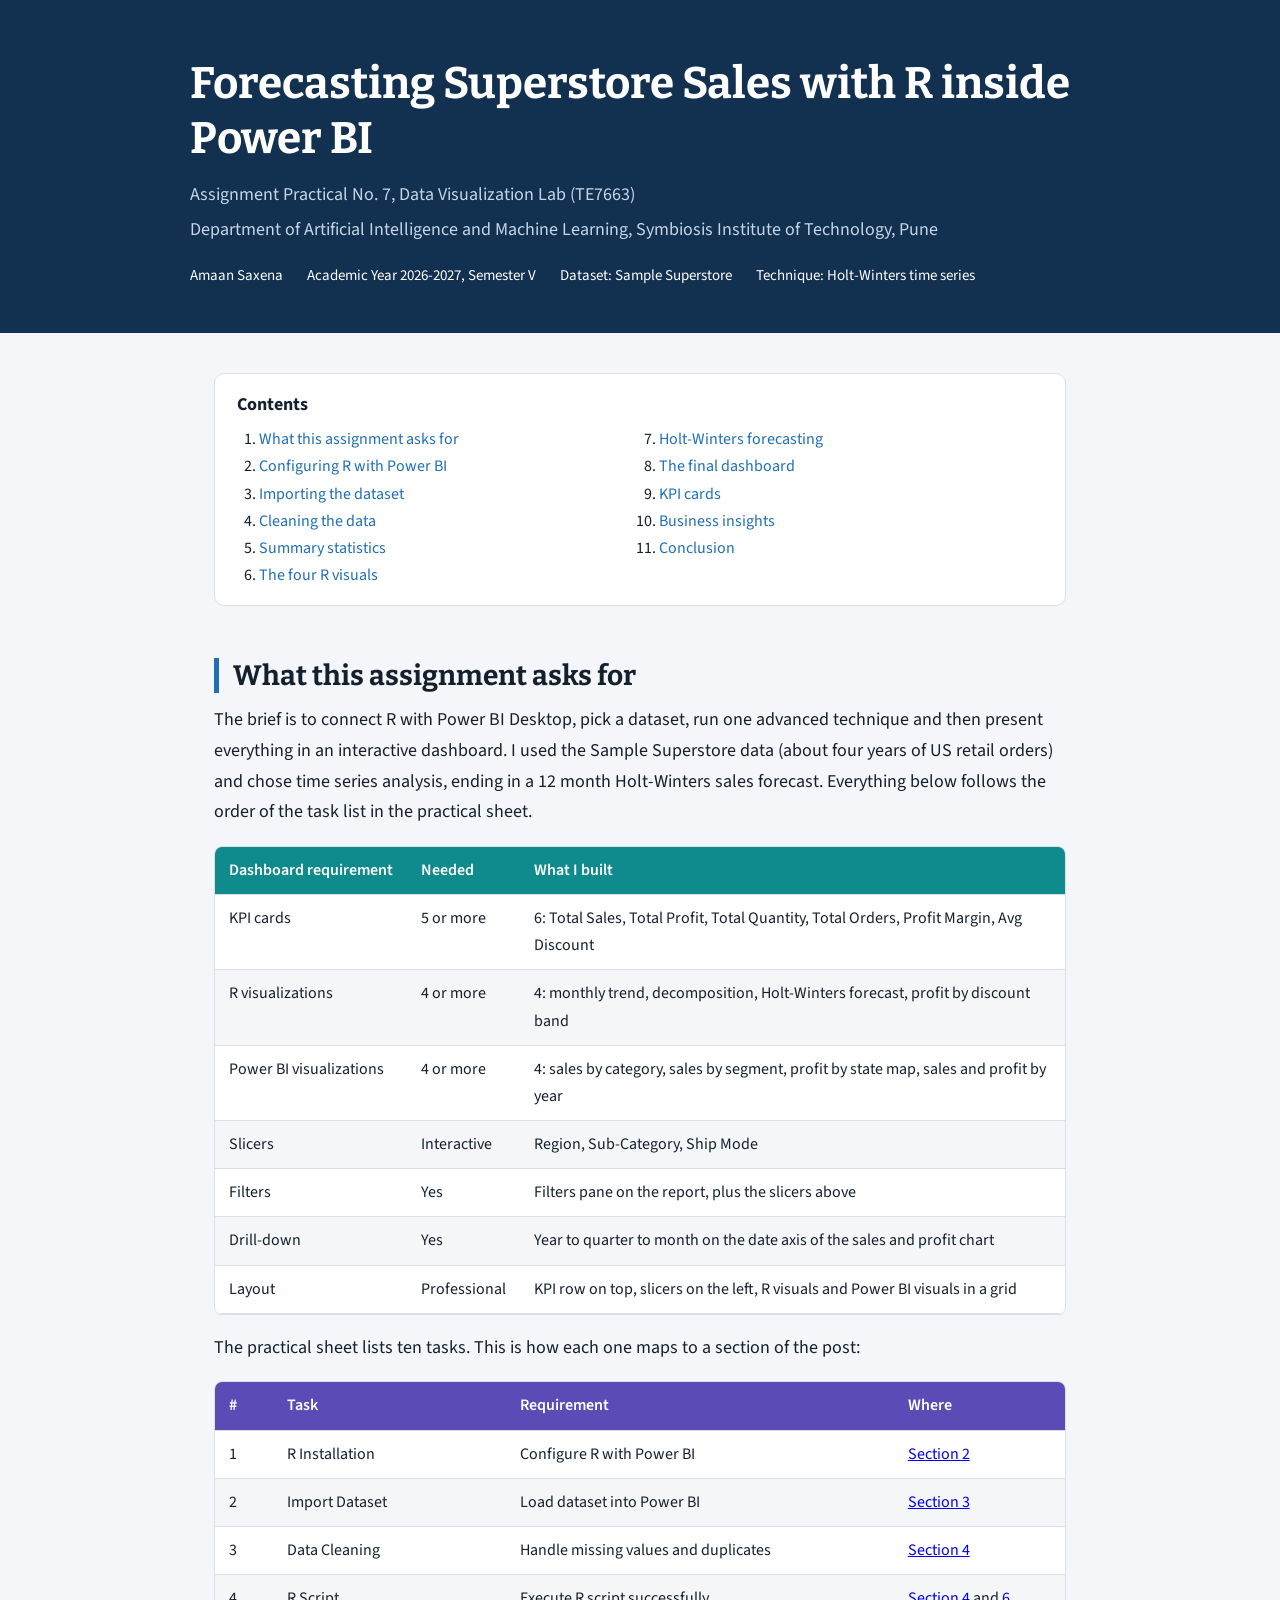
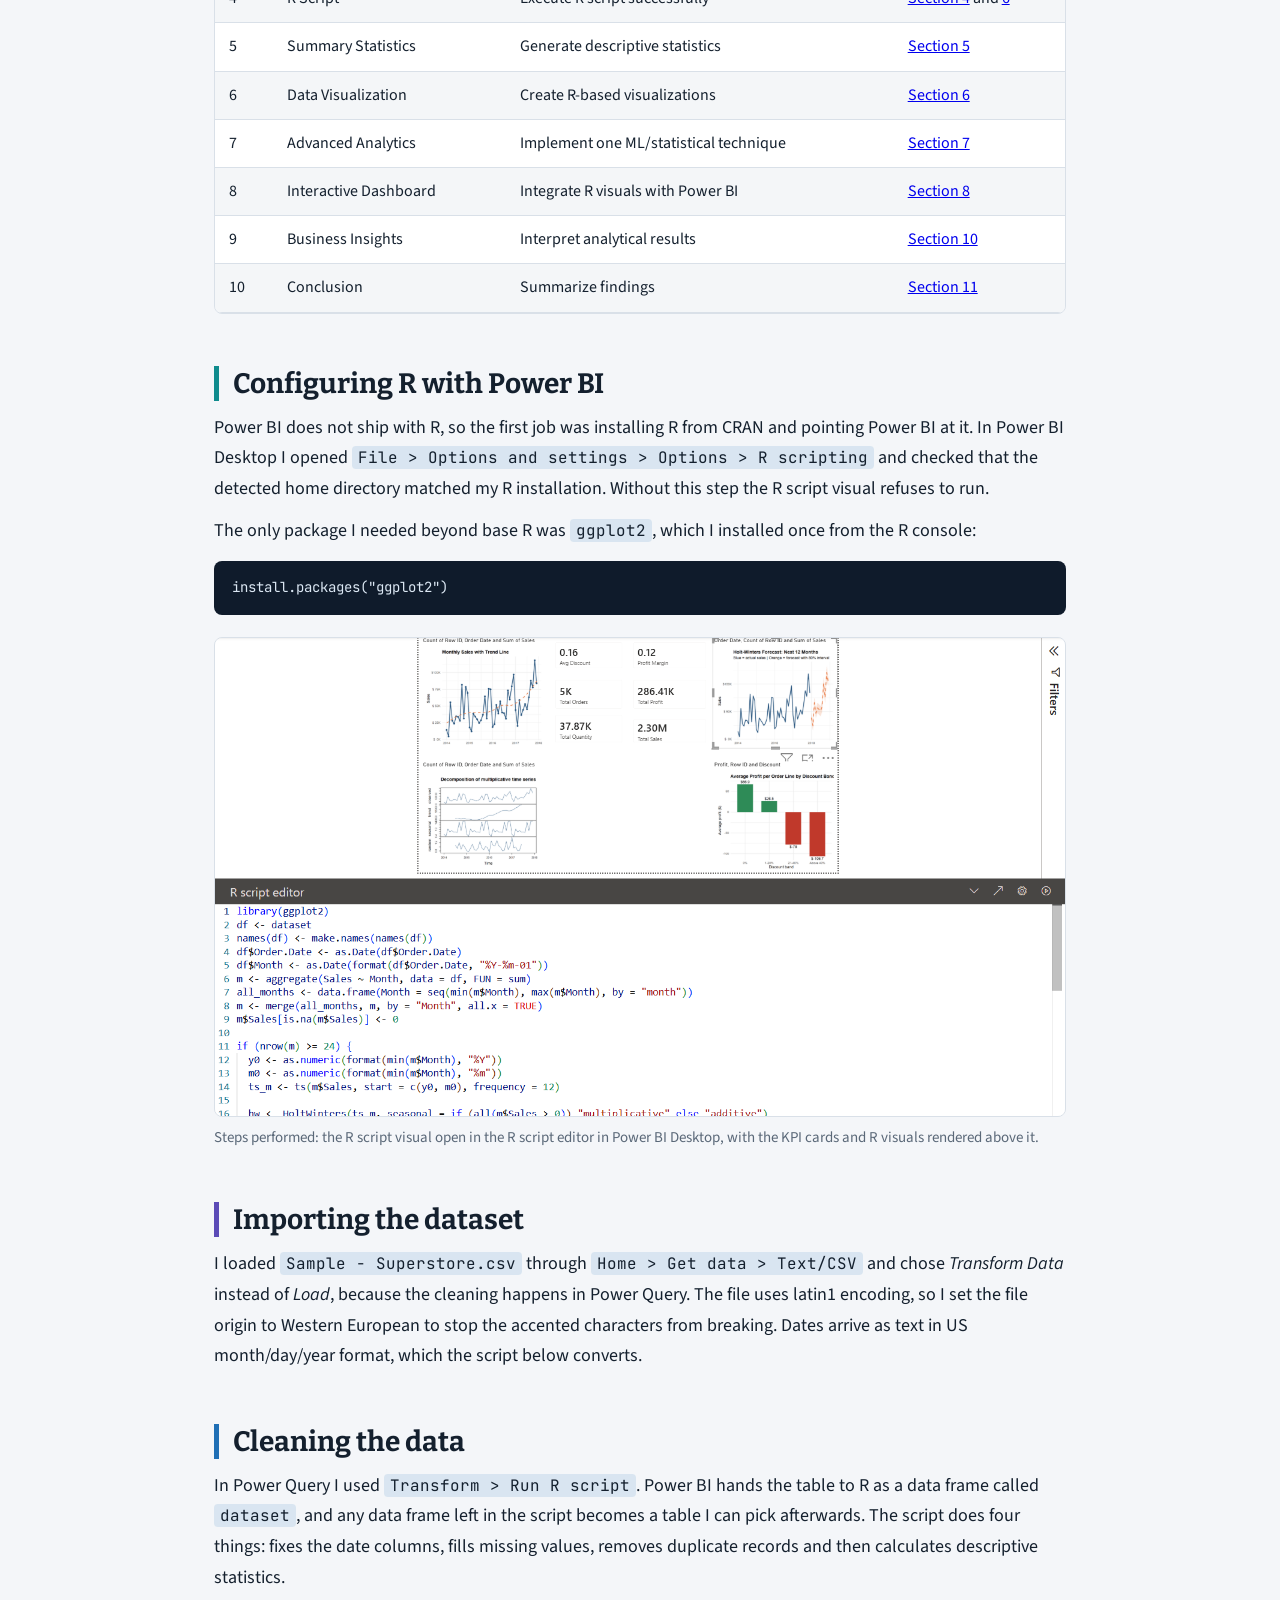
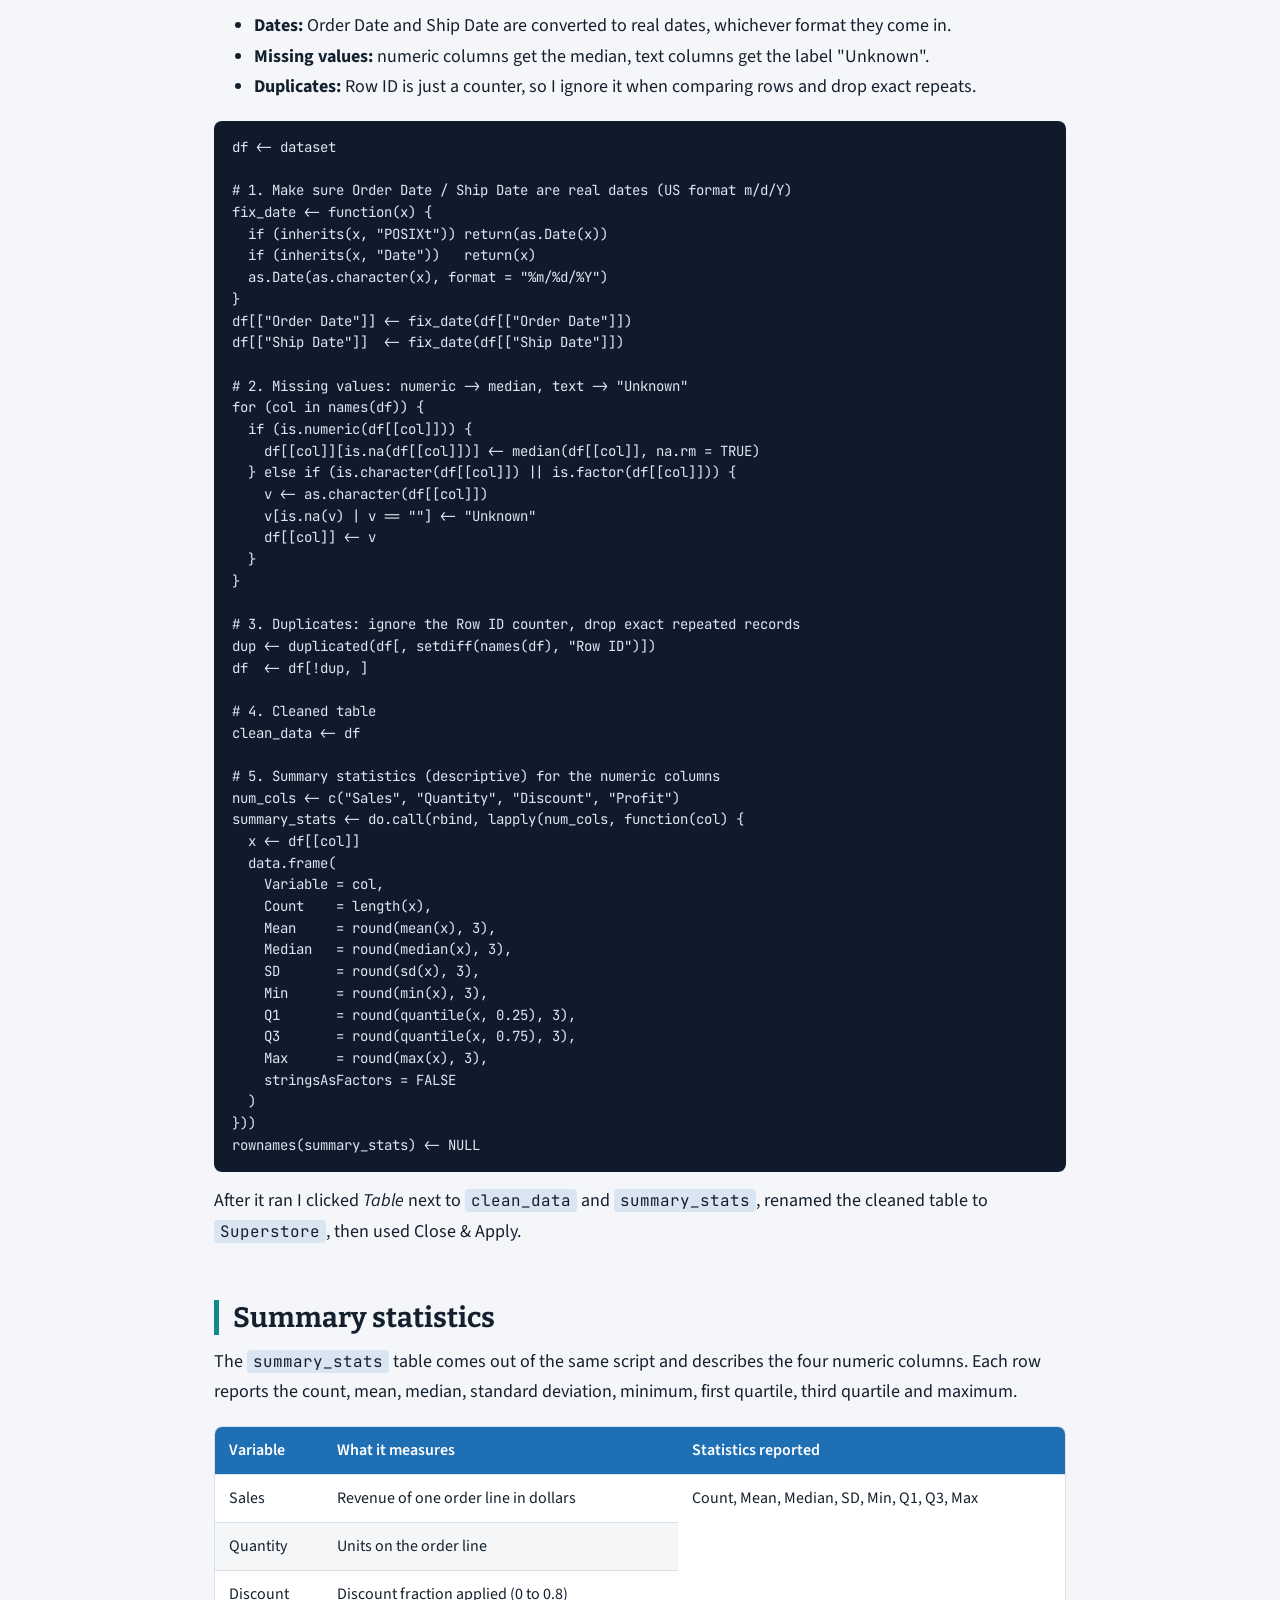
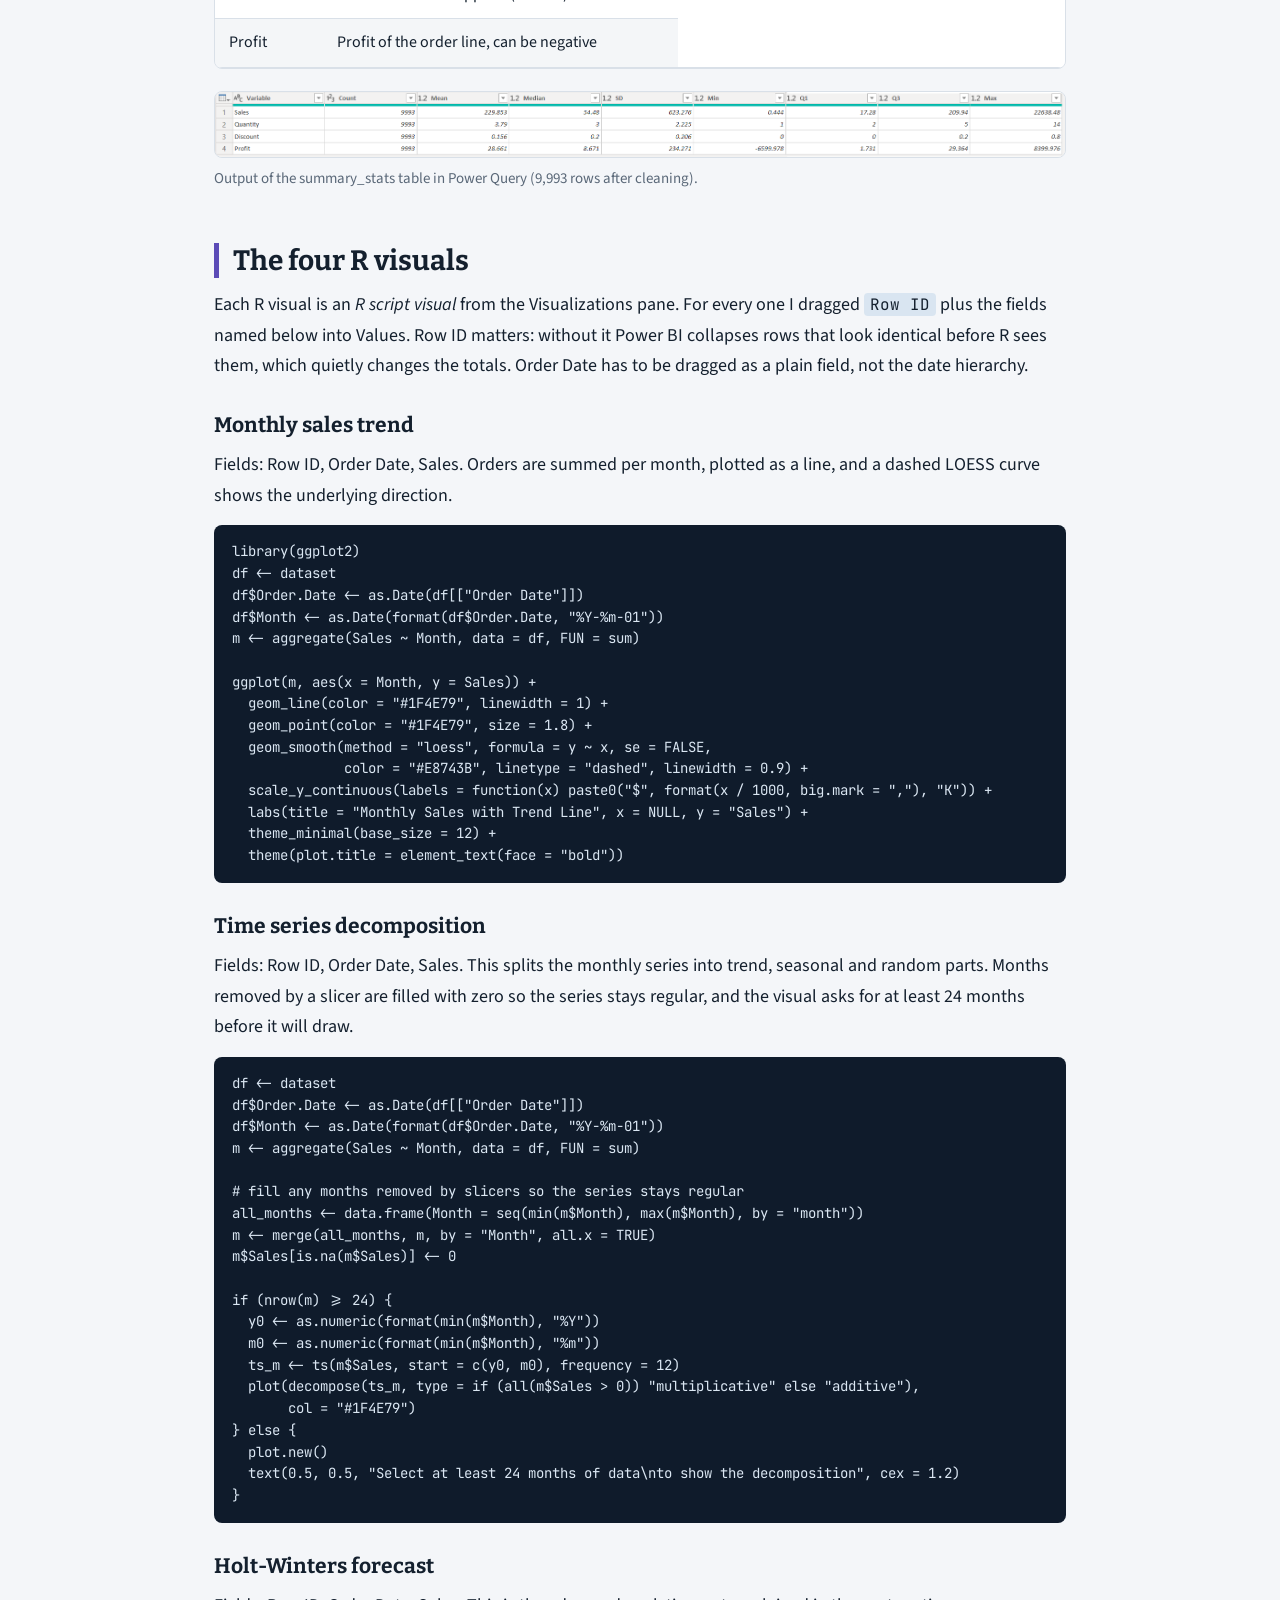
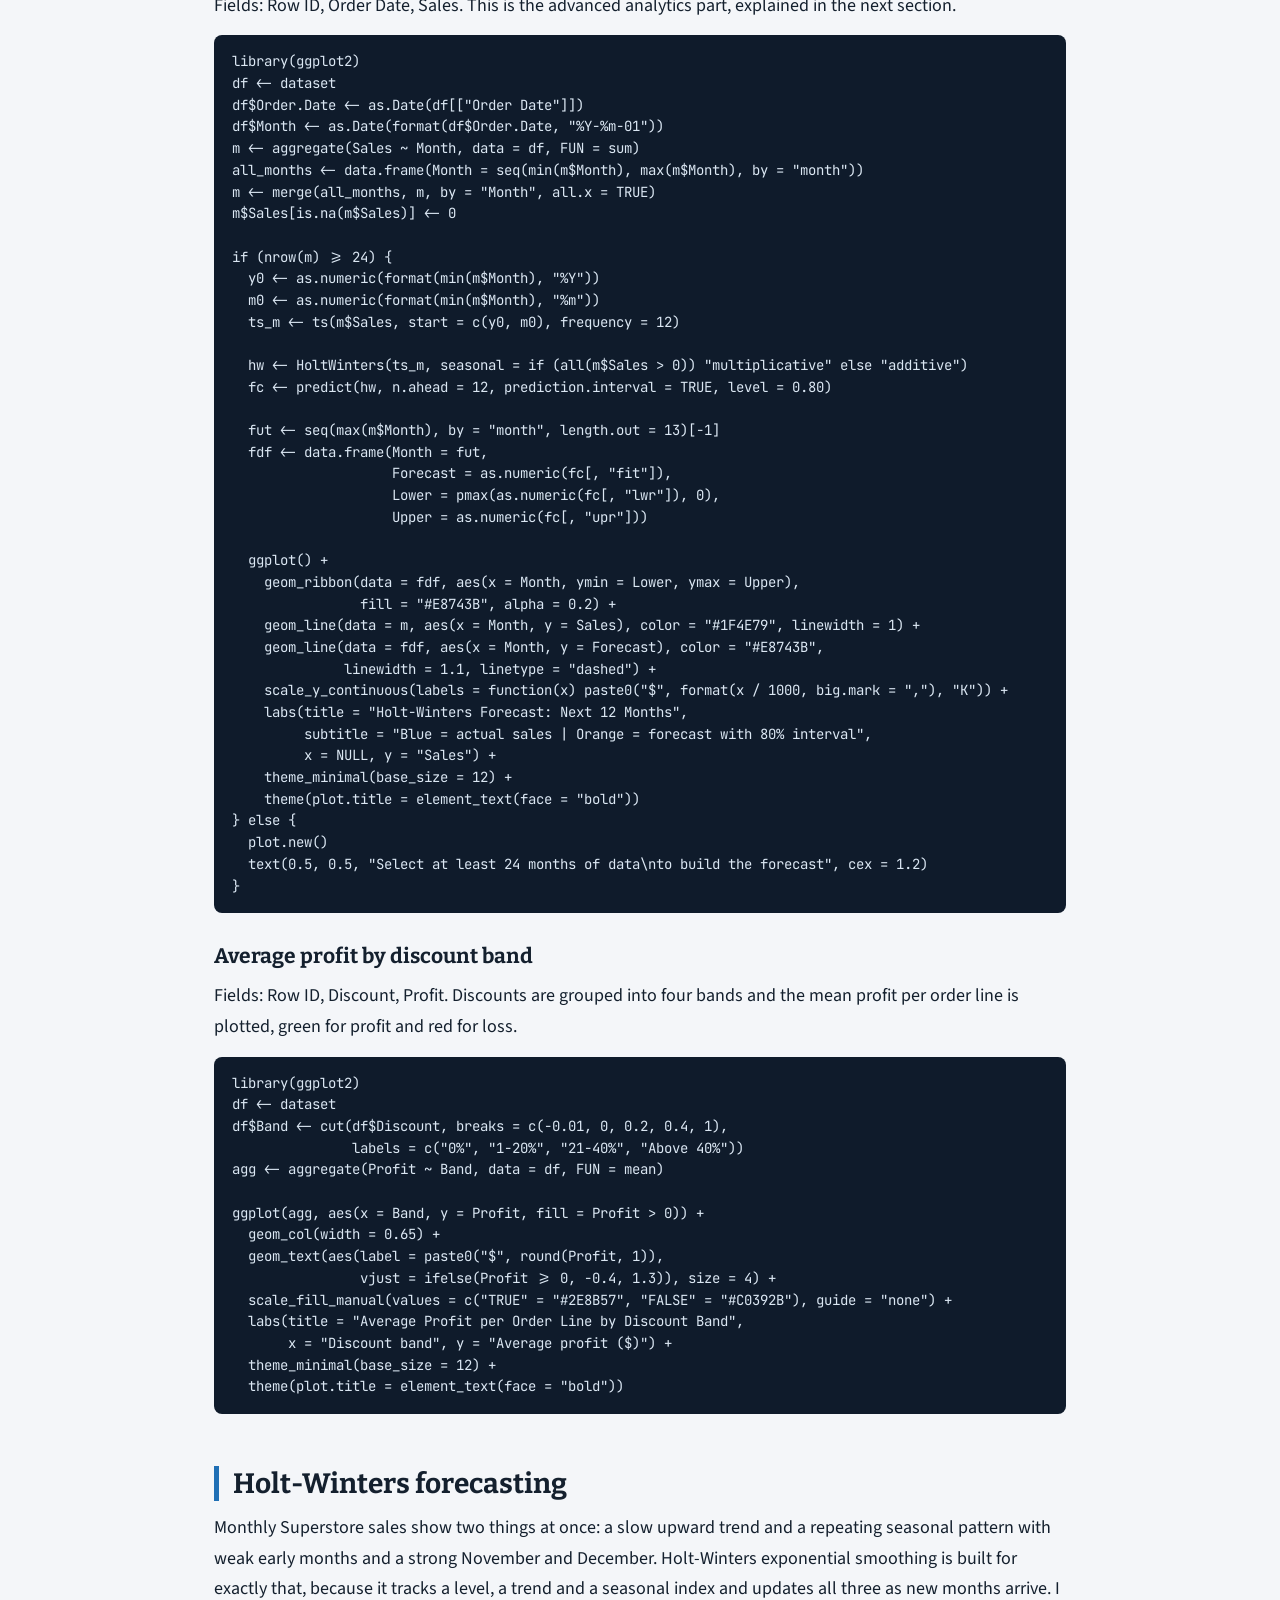
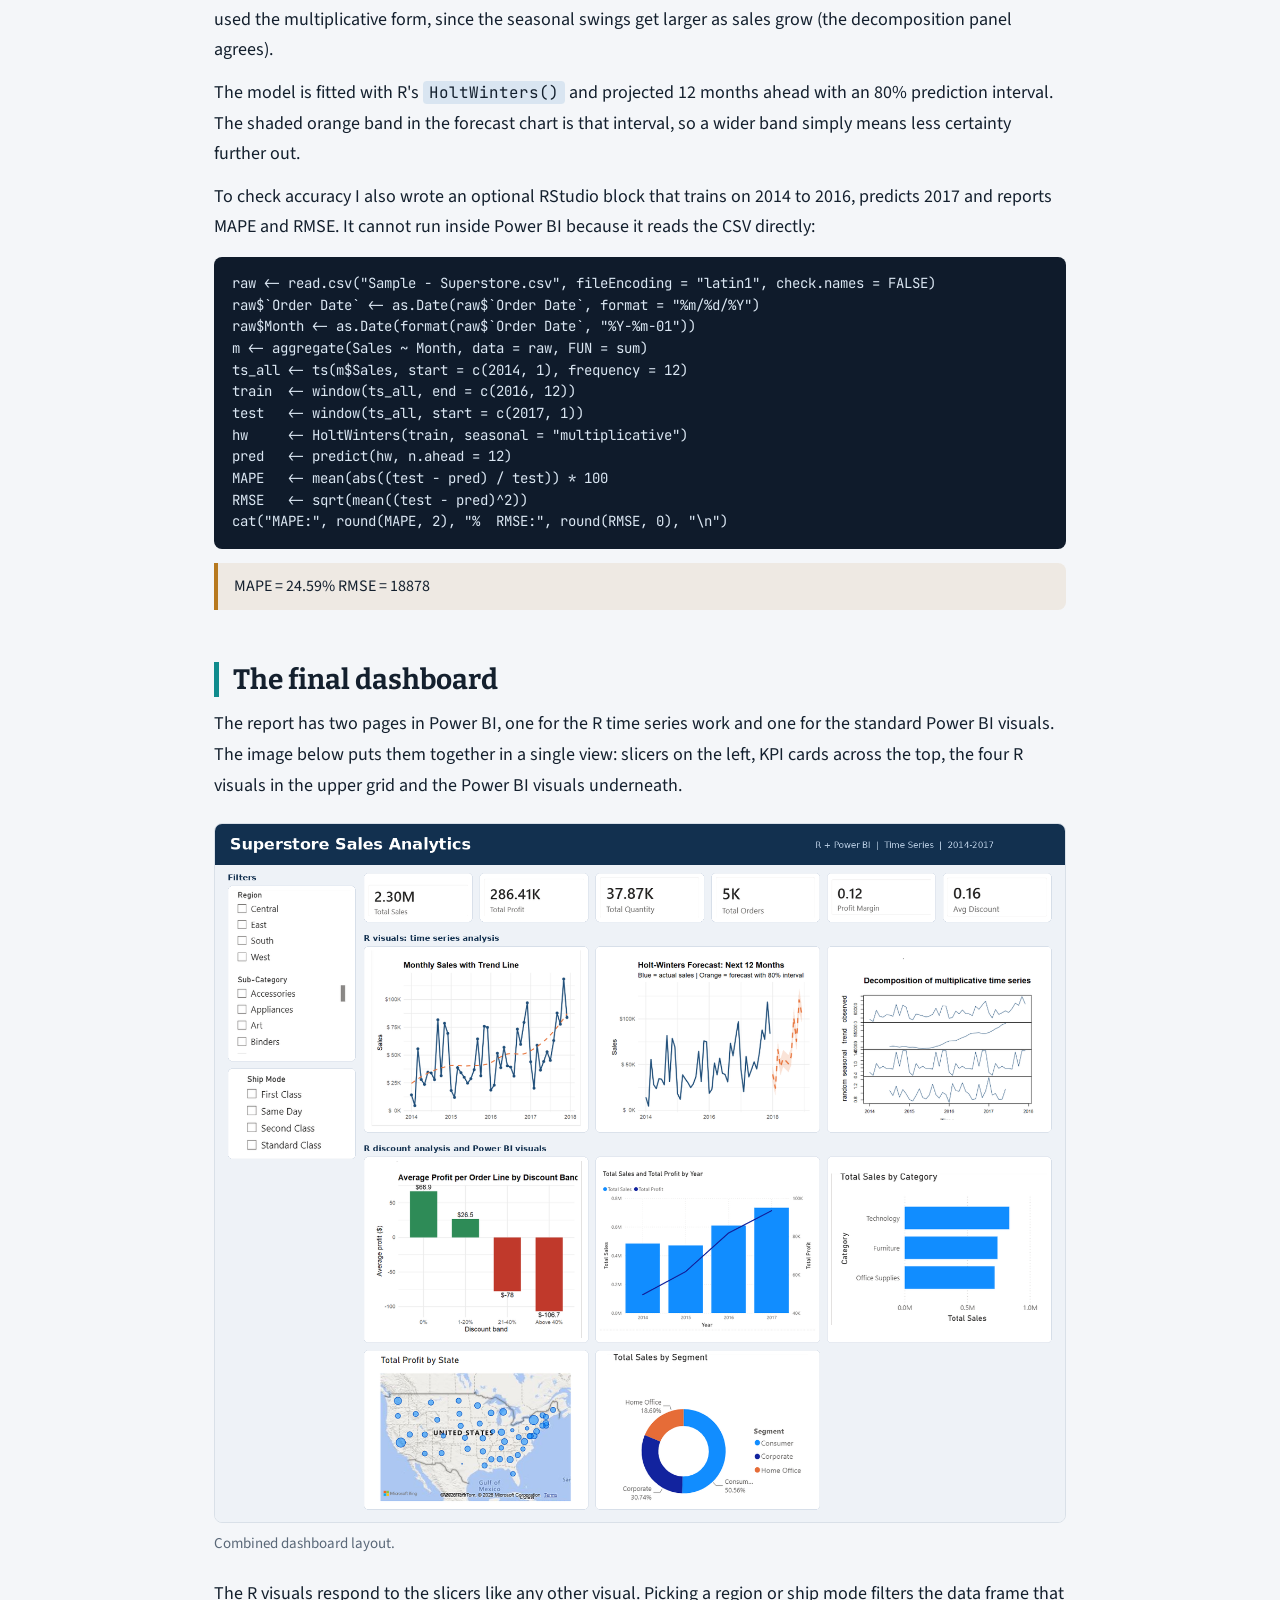
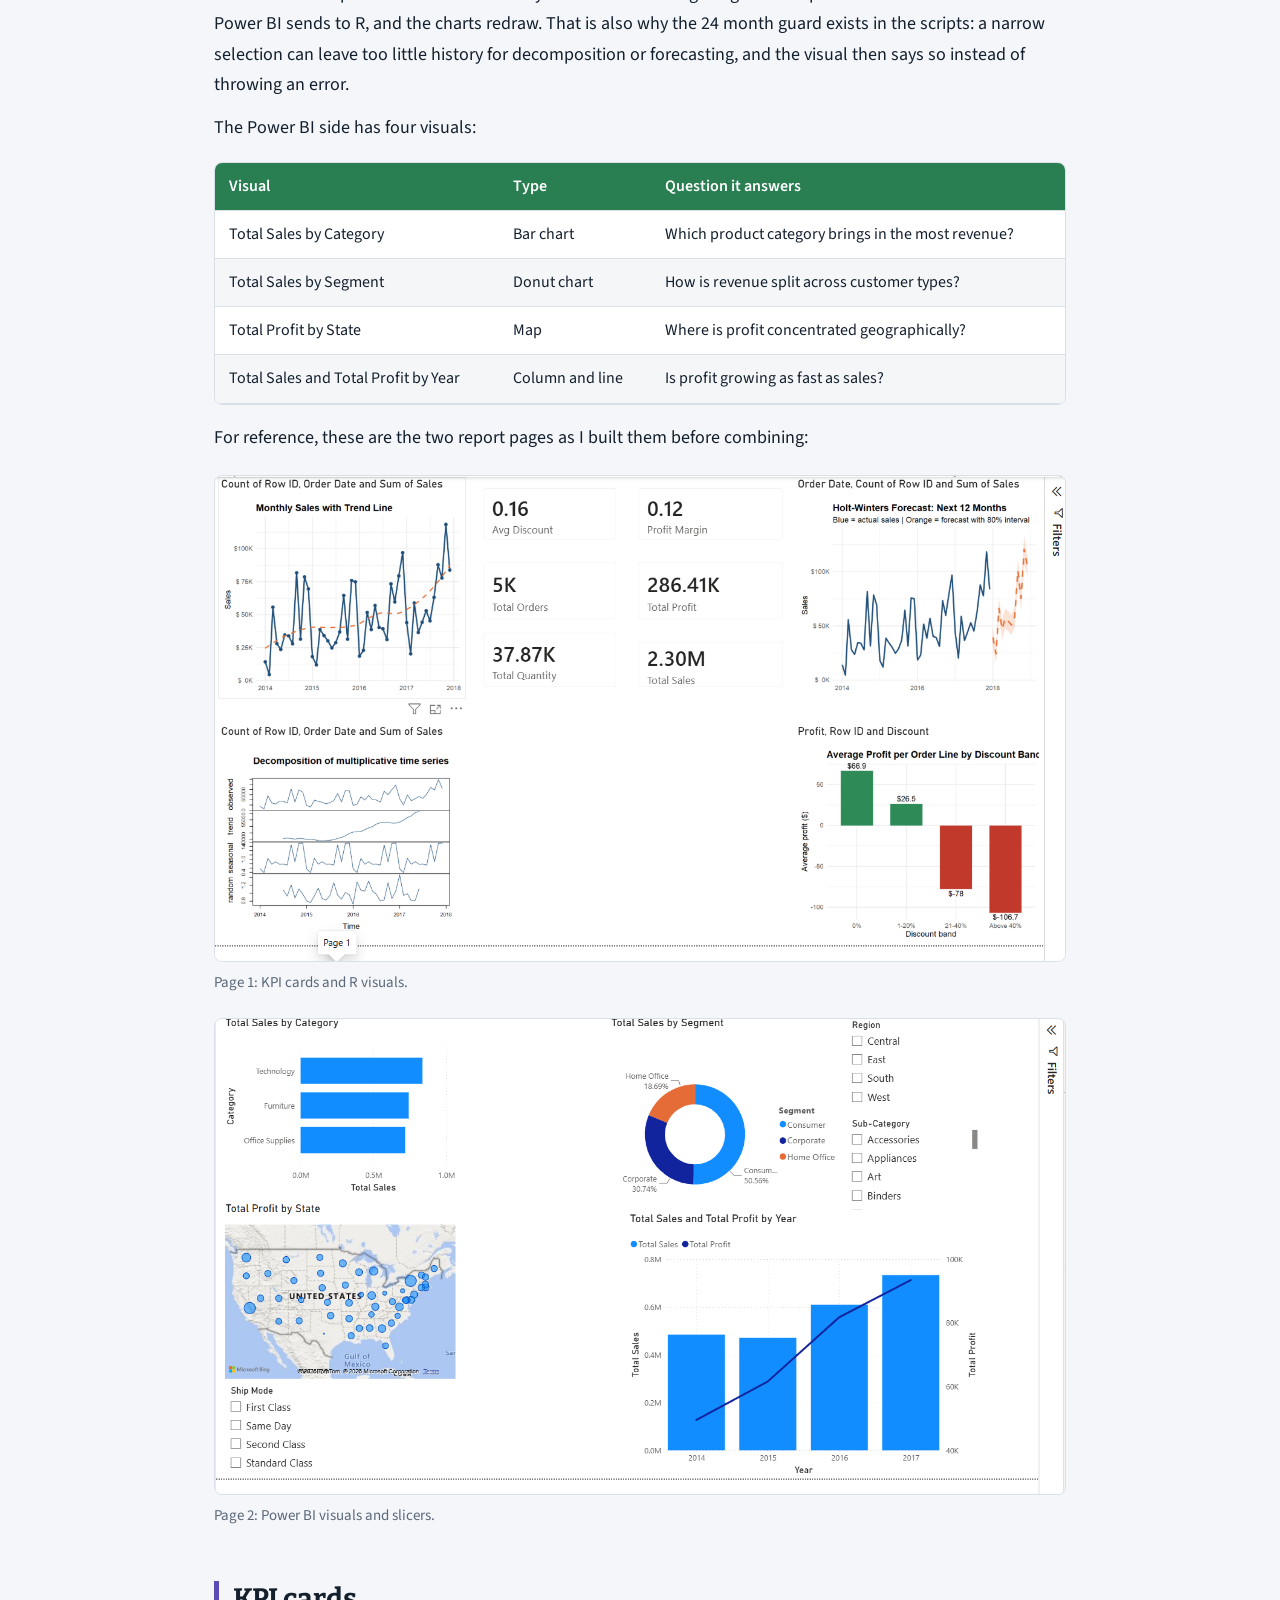
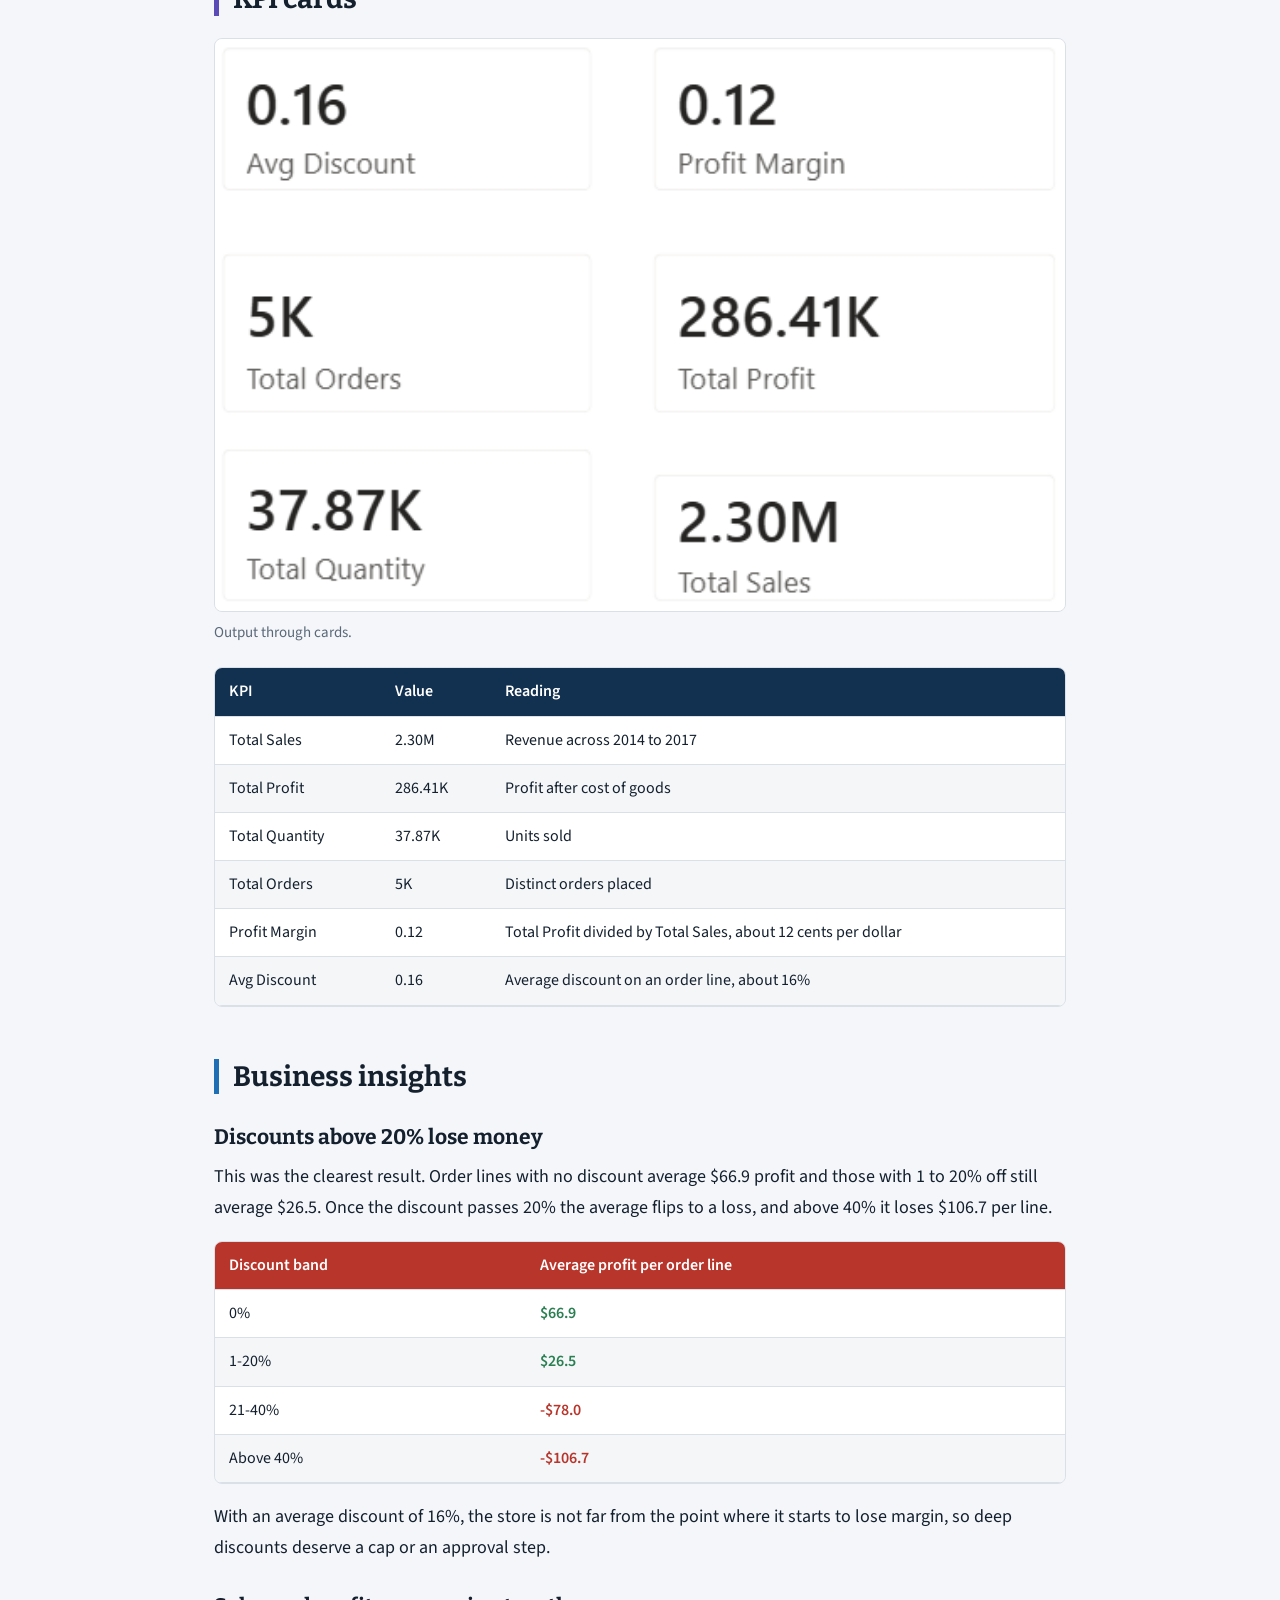
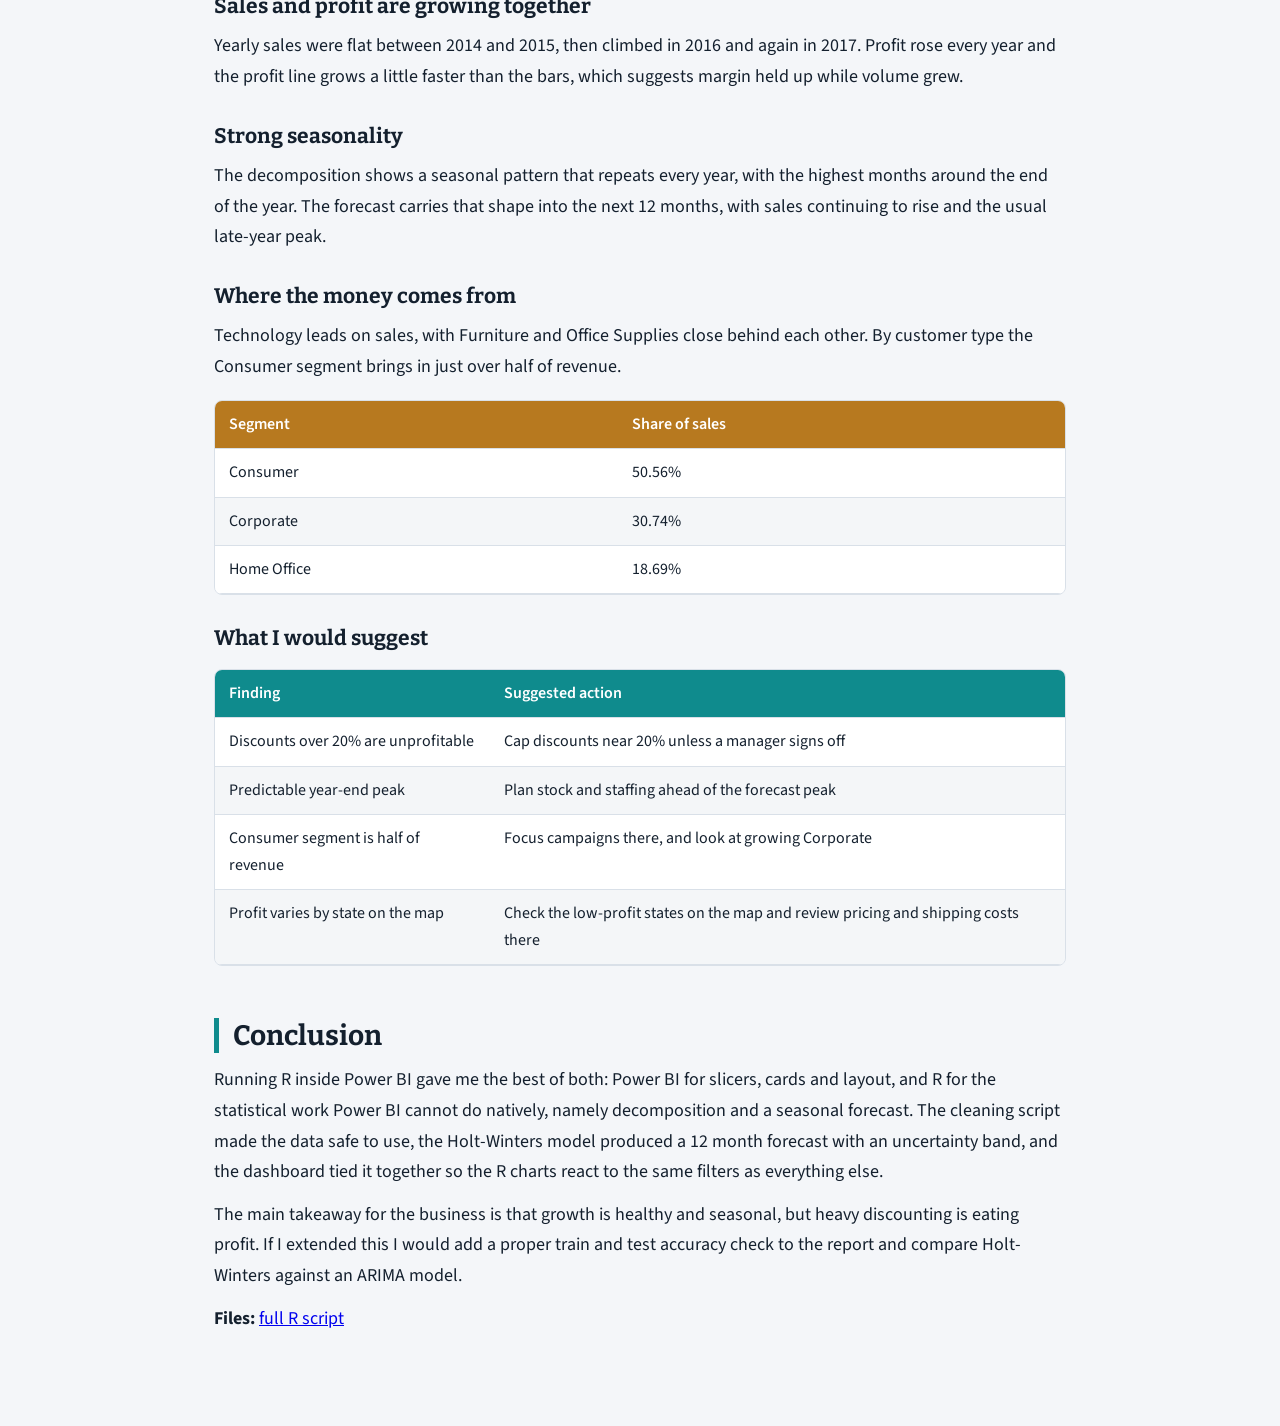
==== commit 03d9295a: "Update MAPE and RMSE values in index.html" ====
--- a/index.html
+++ b/index.html
@@ -267,7 +267,7 @@
 MAPE   &lt;- mean(abs((test - pred) / test)) * 100
 RMSE   &lt;- sqrt(mean((test - pred)^2))
 cat(&quot;MAPE:&quot;, round(MAPE, 2), &quot;%  RMSE:&quot;, round(RMSE, 0), &quot;\n&quot;)</code></pre>
-<p class="note">Add your own MAPE and RMSE from RStudio here if you ran the check. I have not filled in numbers I did not produce.</p>
+<p class="note">MAPE = 24.59%  RMSE = 18878</p>
 </section>
 
 <section id="dashboard">
@@ -348,5 +348,3 @@
 <p><strong>Files:</strong> <a href="assets/superstore_powerbi_R.R">full R script</a></p>
 </section>
 </main>
-<footer>Amaan Saxena, B.Tech AIML, Symbiosis Institute of Technology, Pune<br>Blog link: <a href="https://YOUR-USERNAME.github.io/YOUR-REPO/">https://YOUR-USERNAME.github.io/YOUR-REPO/</a></footer>
-</body></html>
